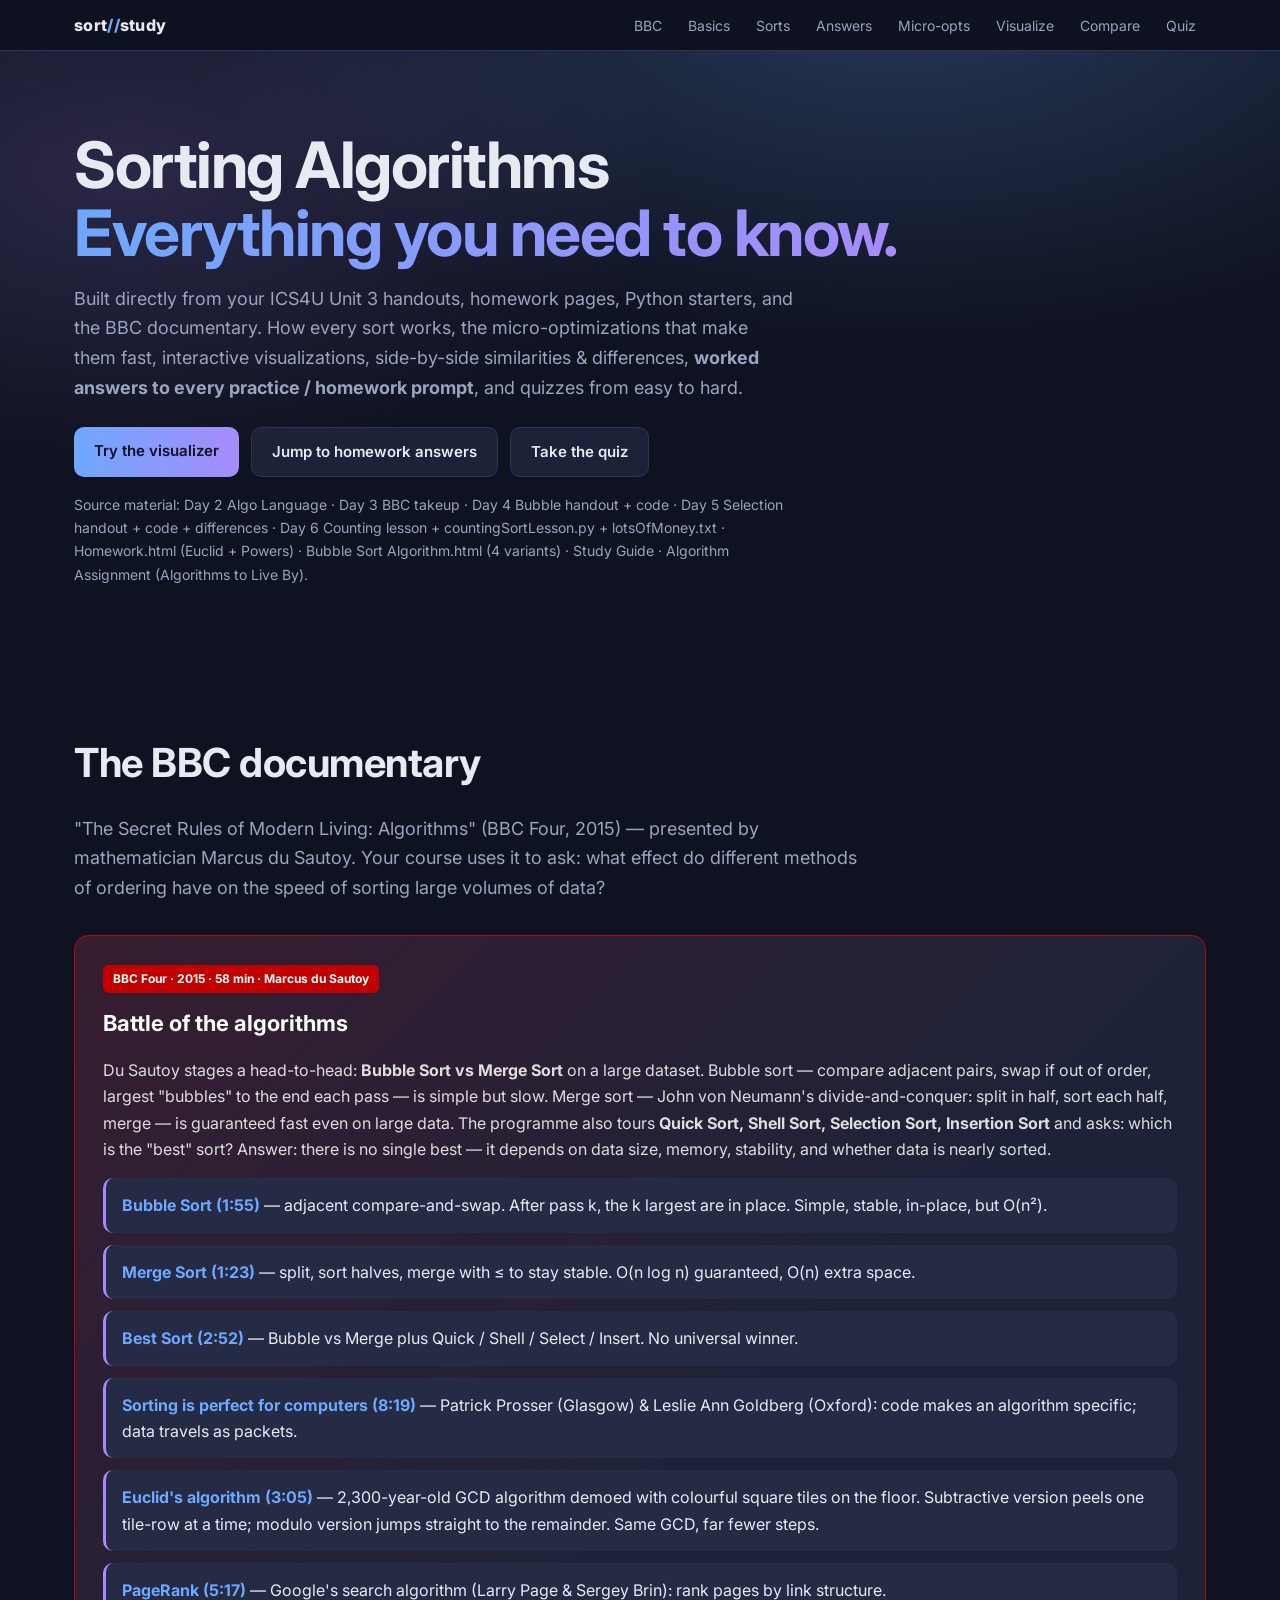
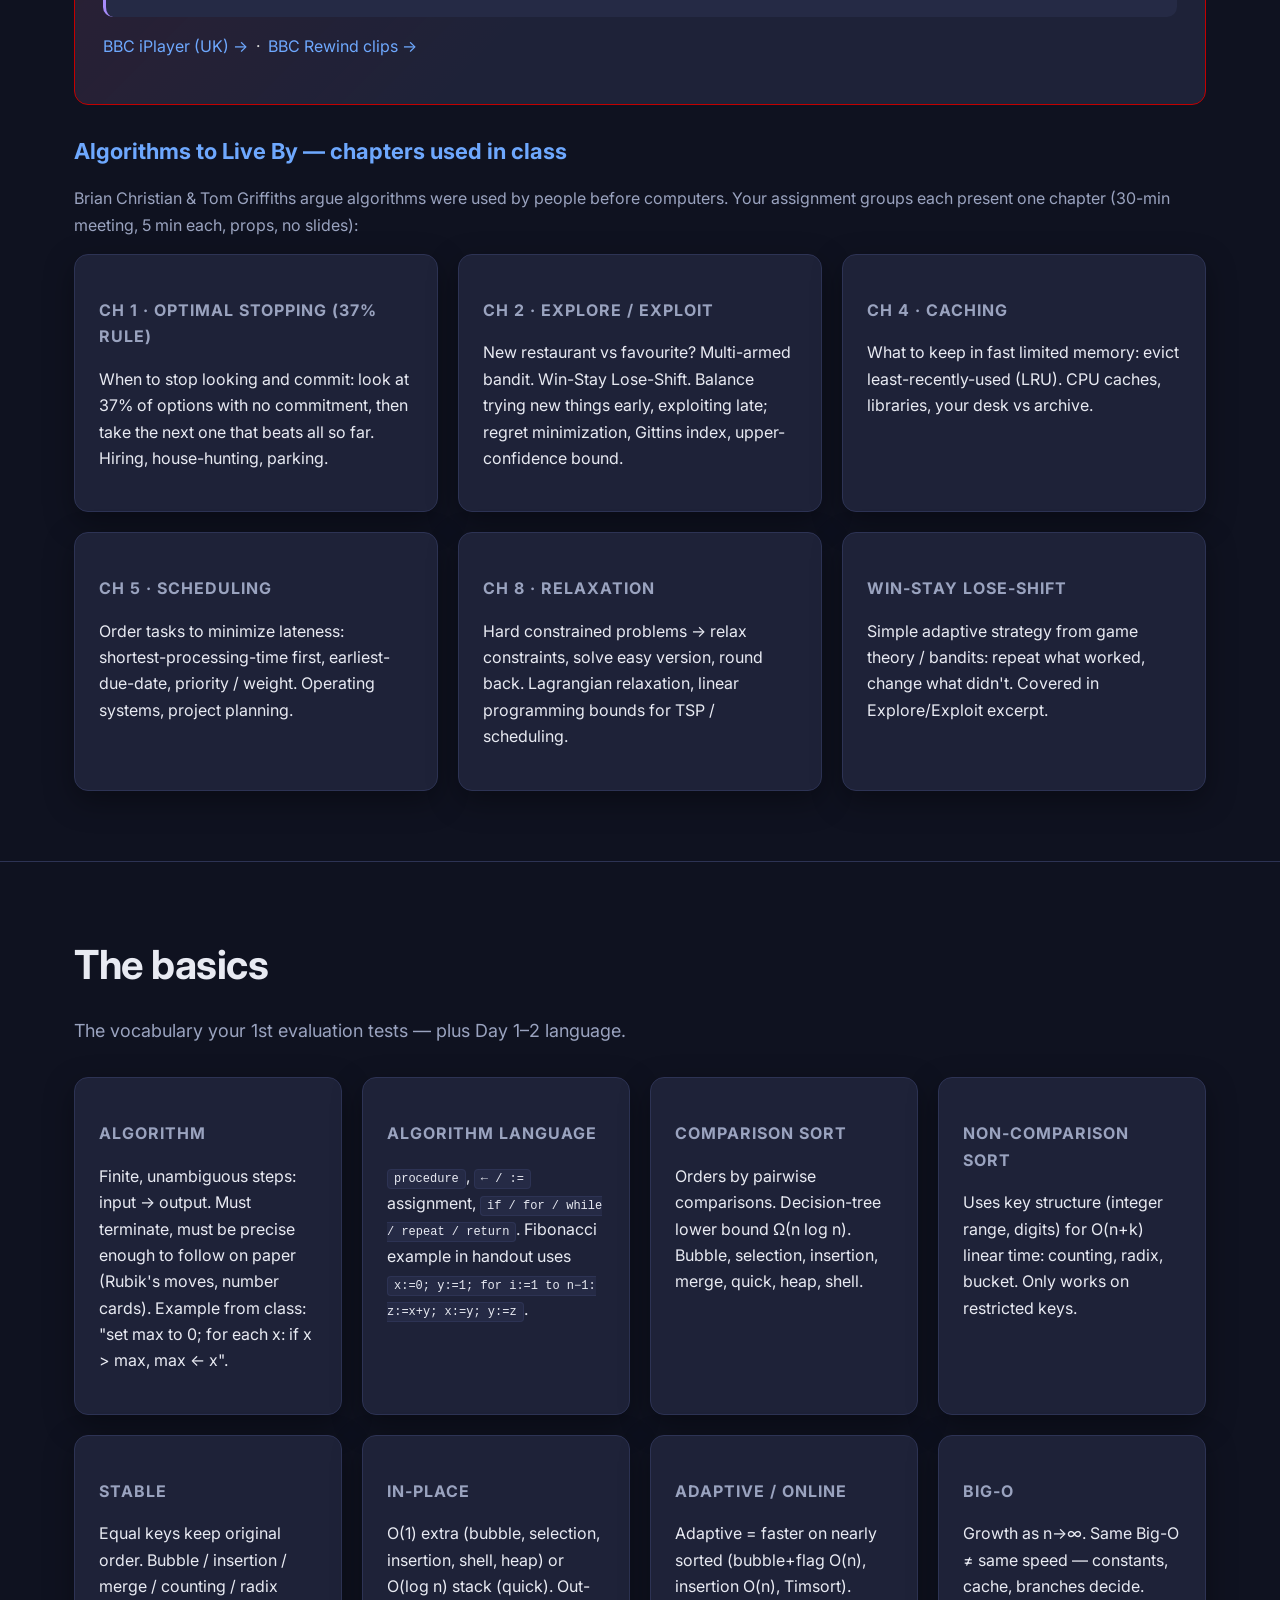
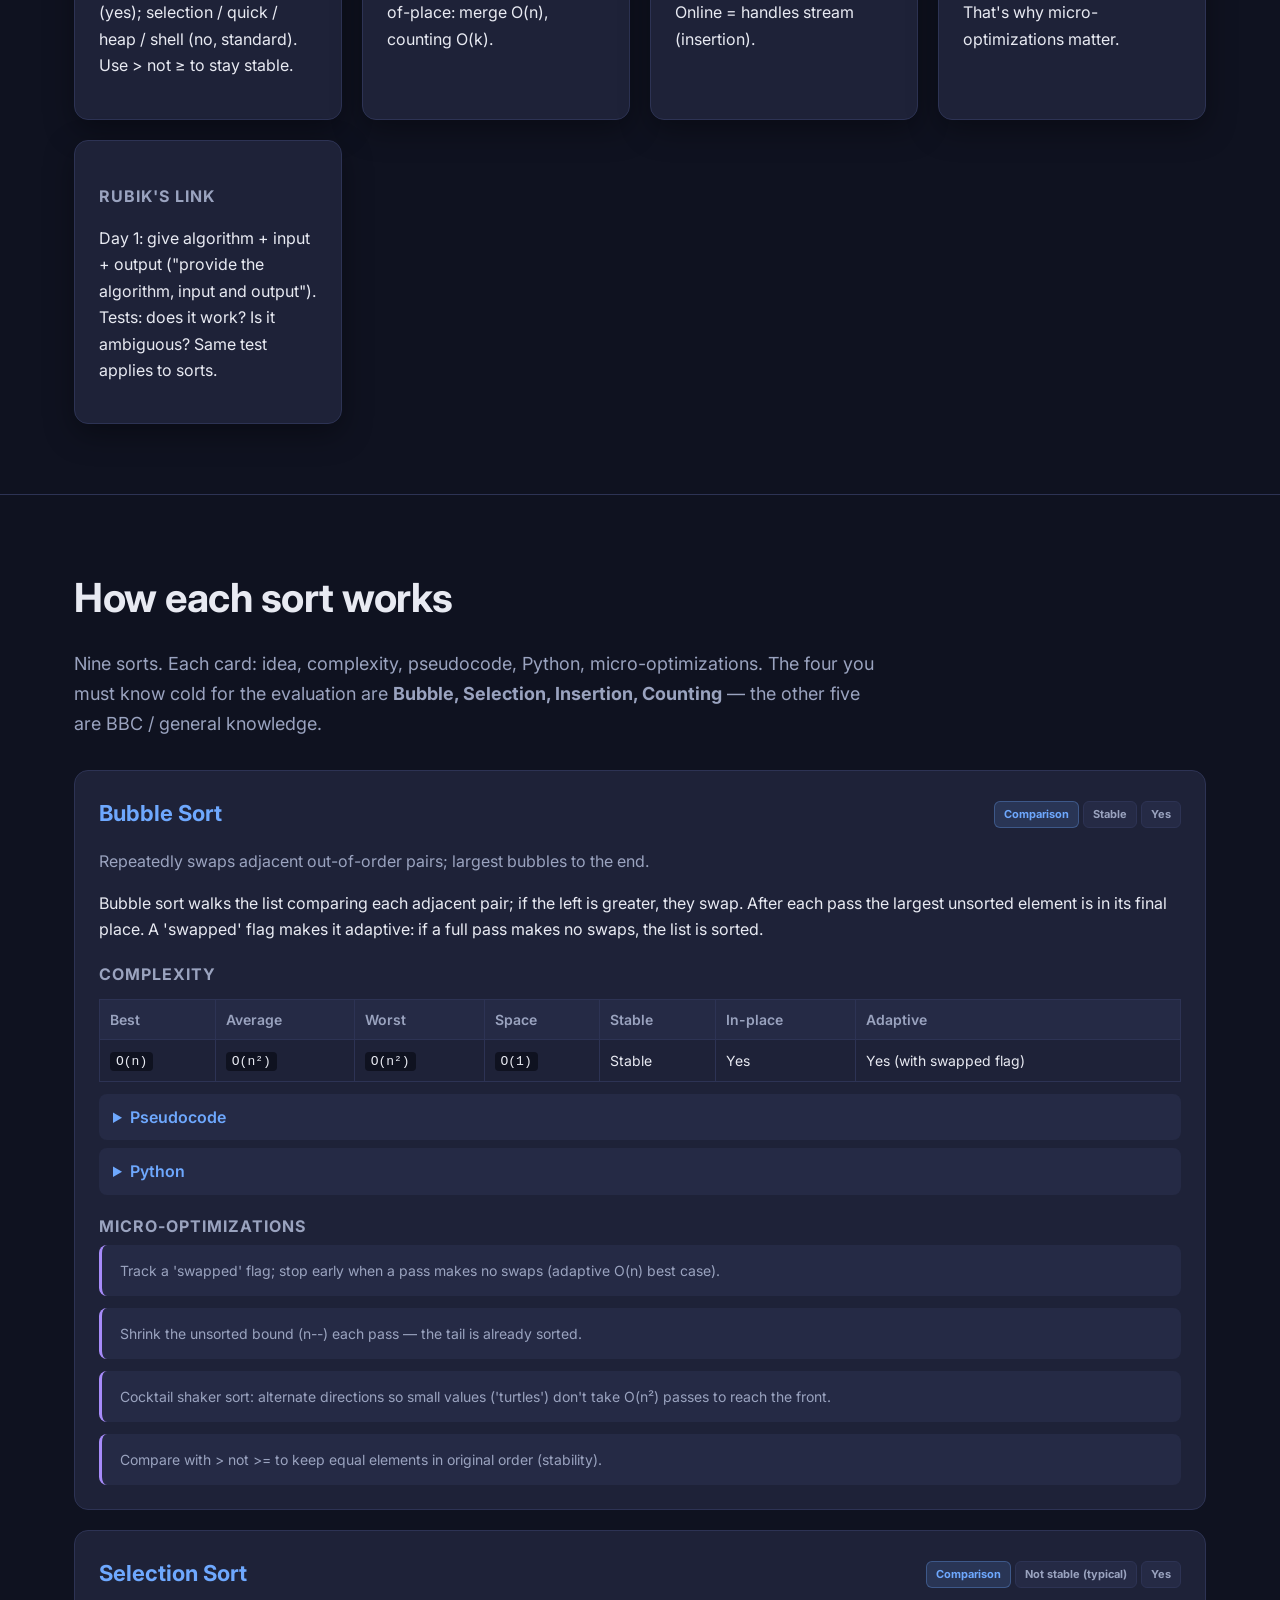
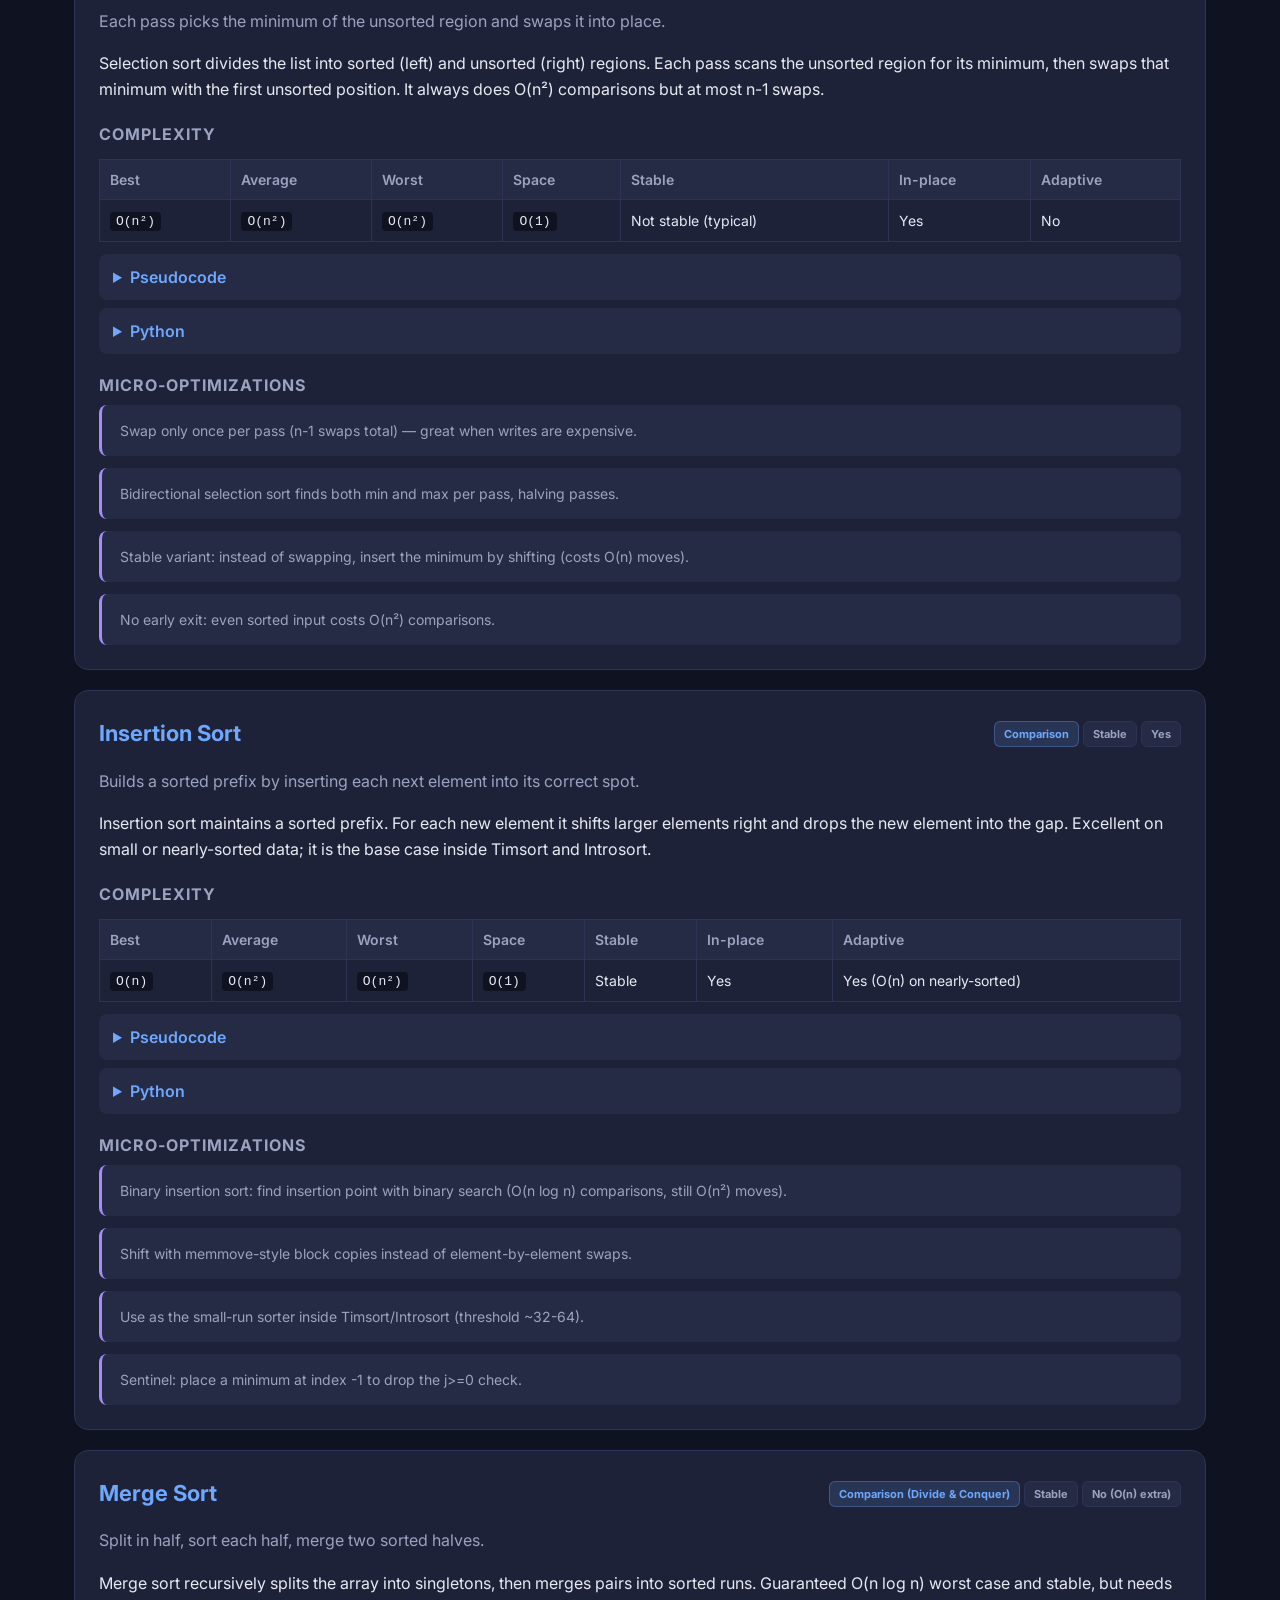
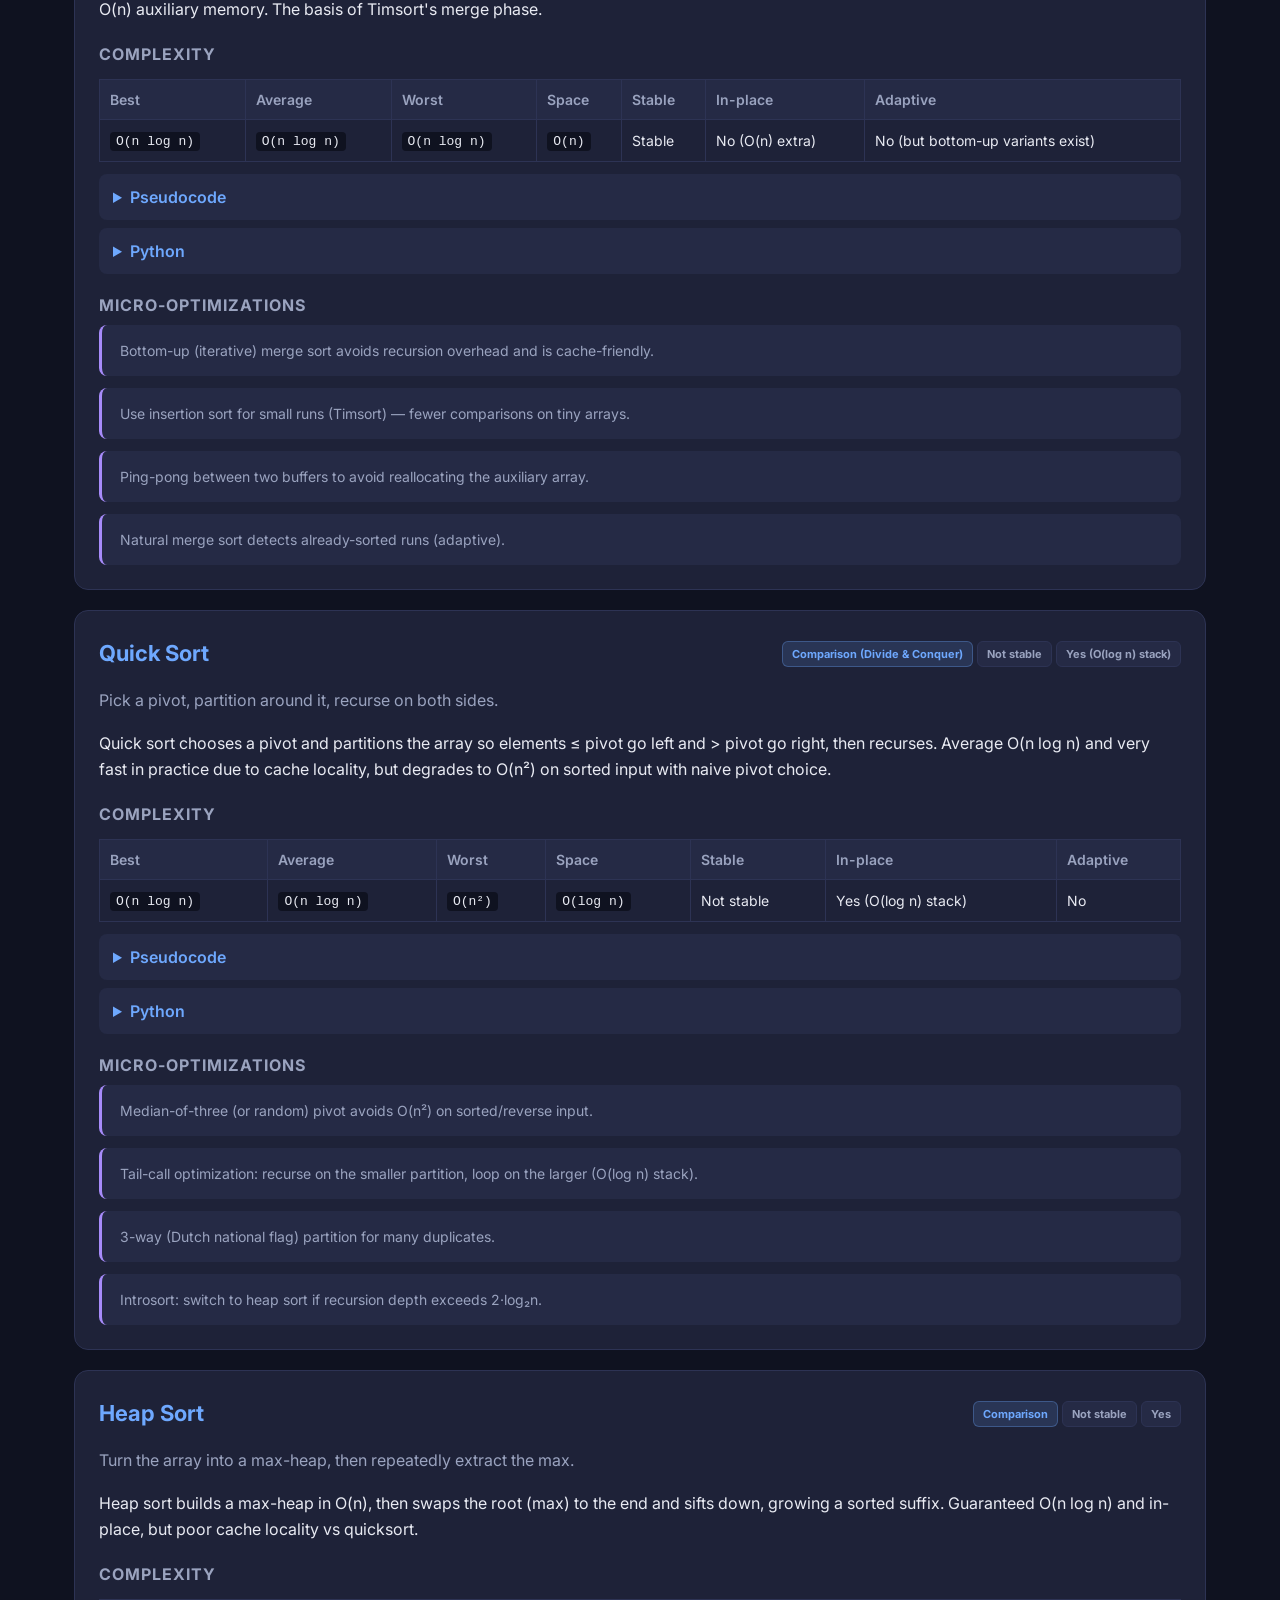
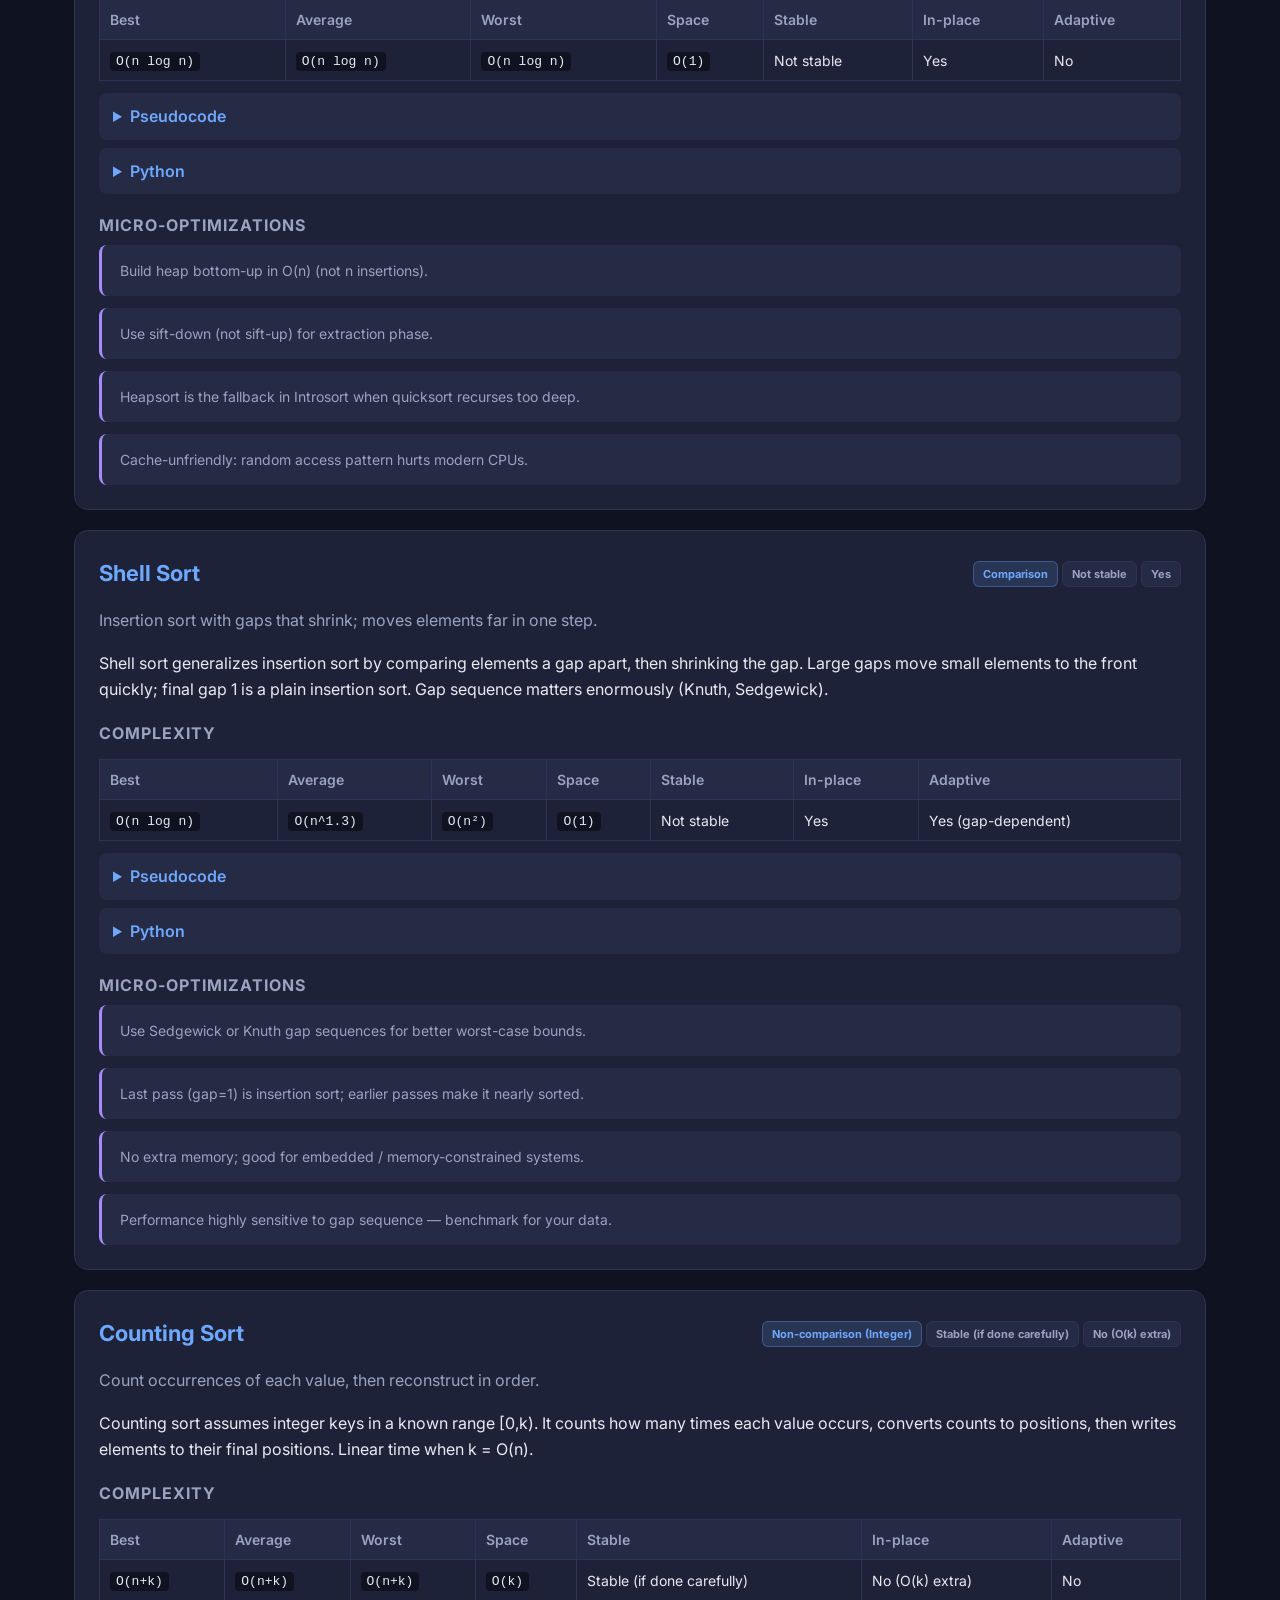
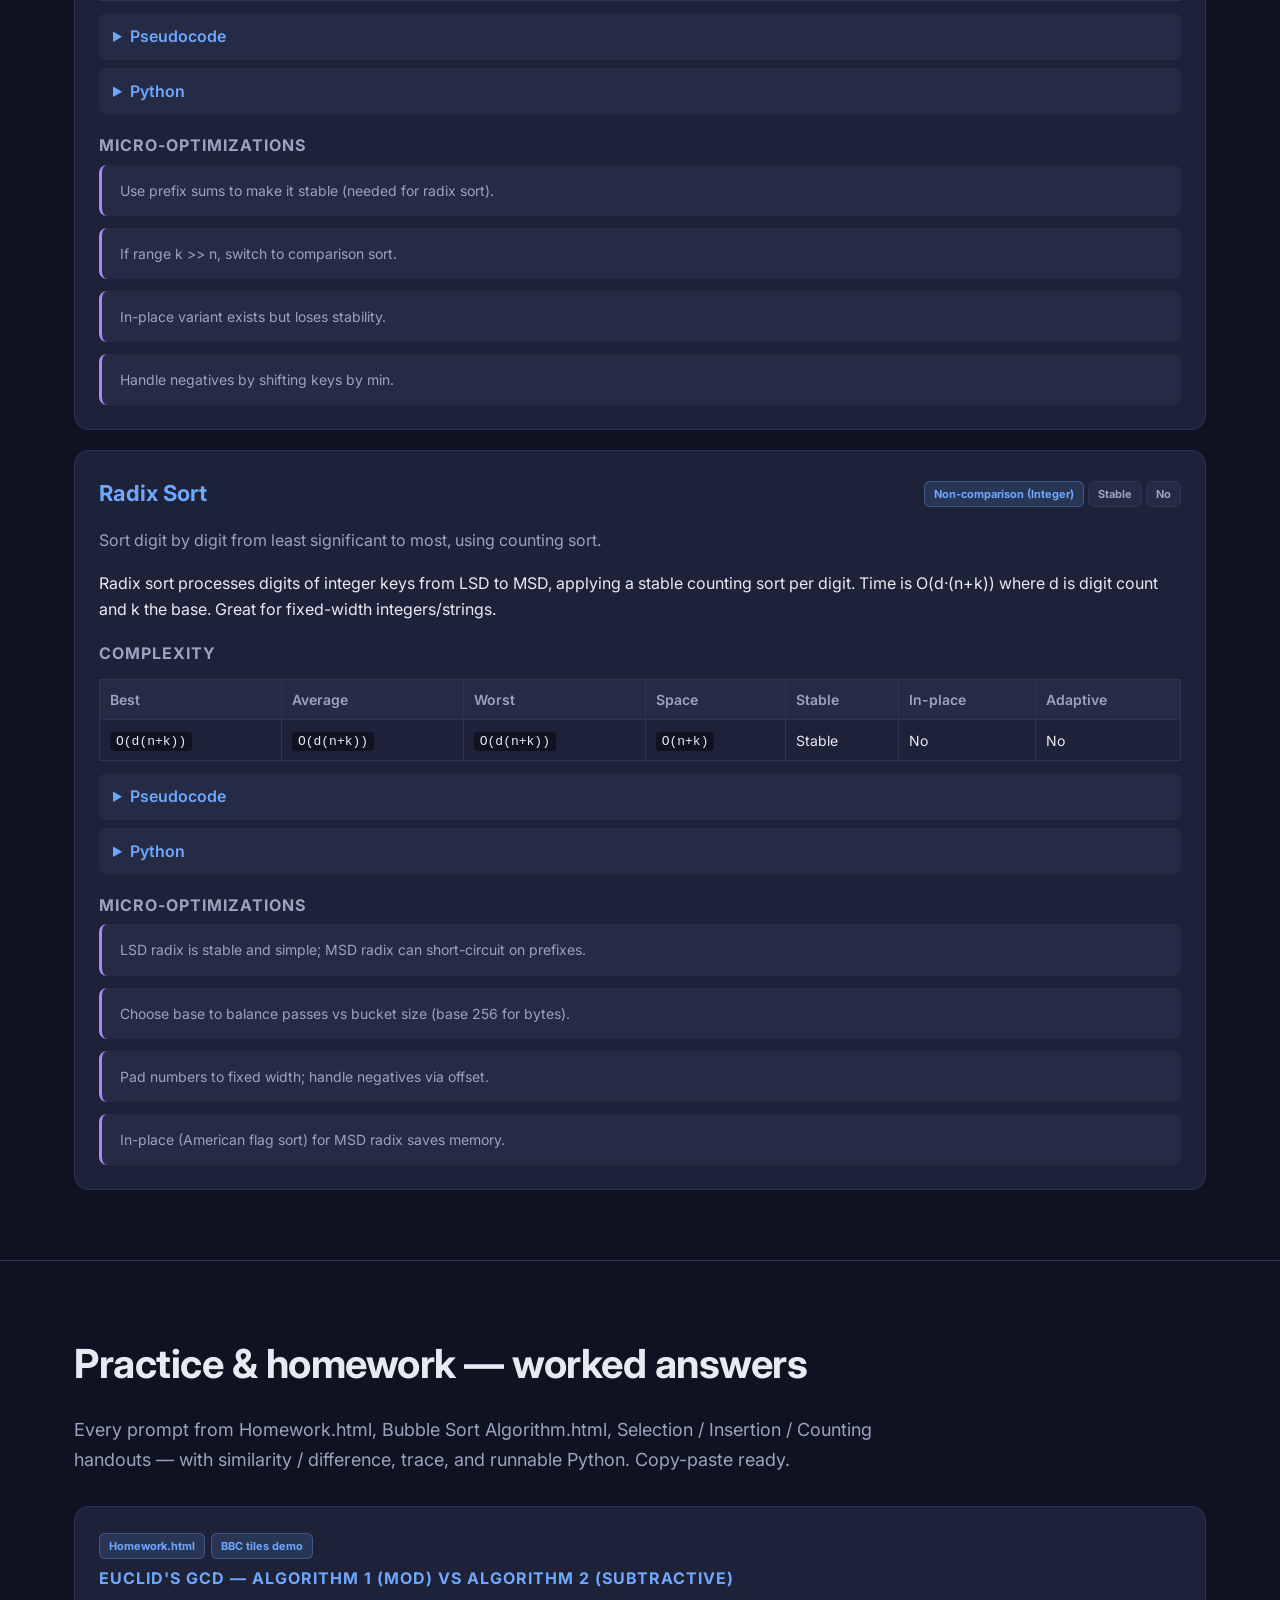
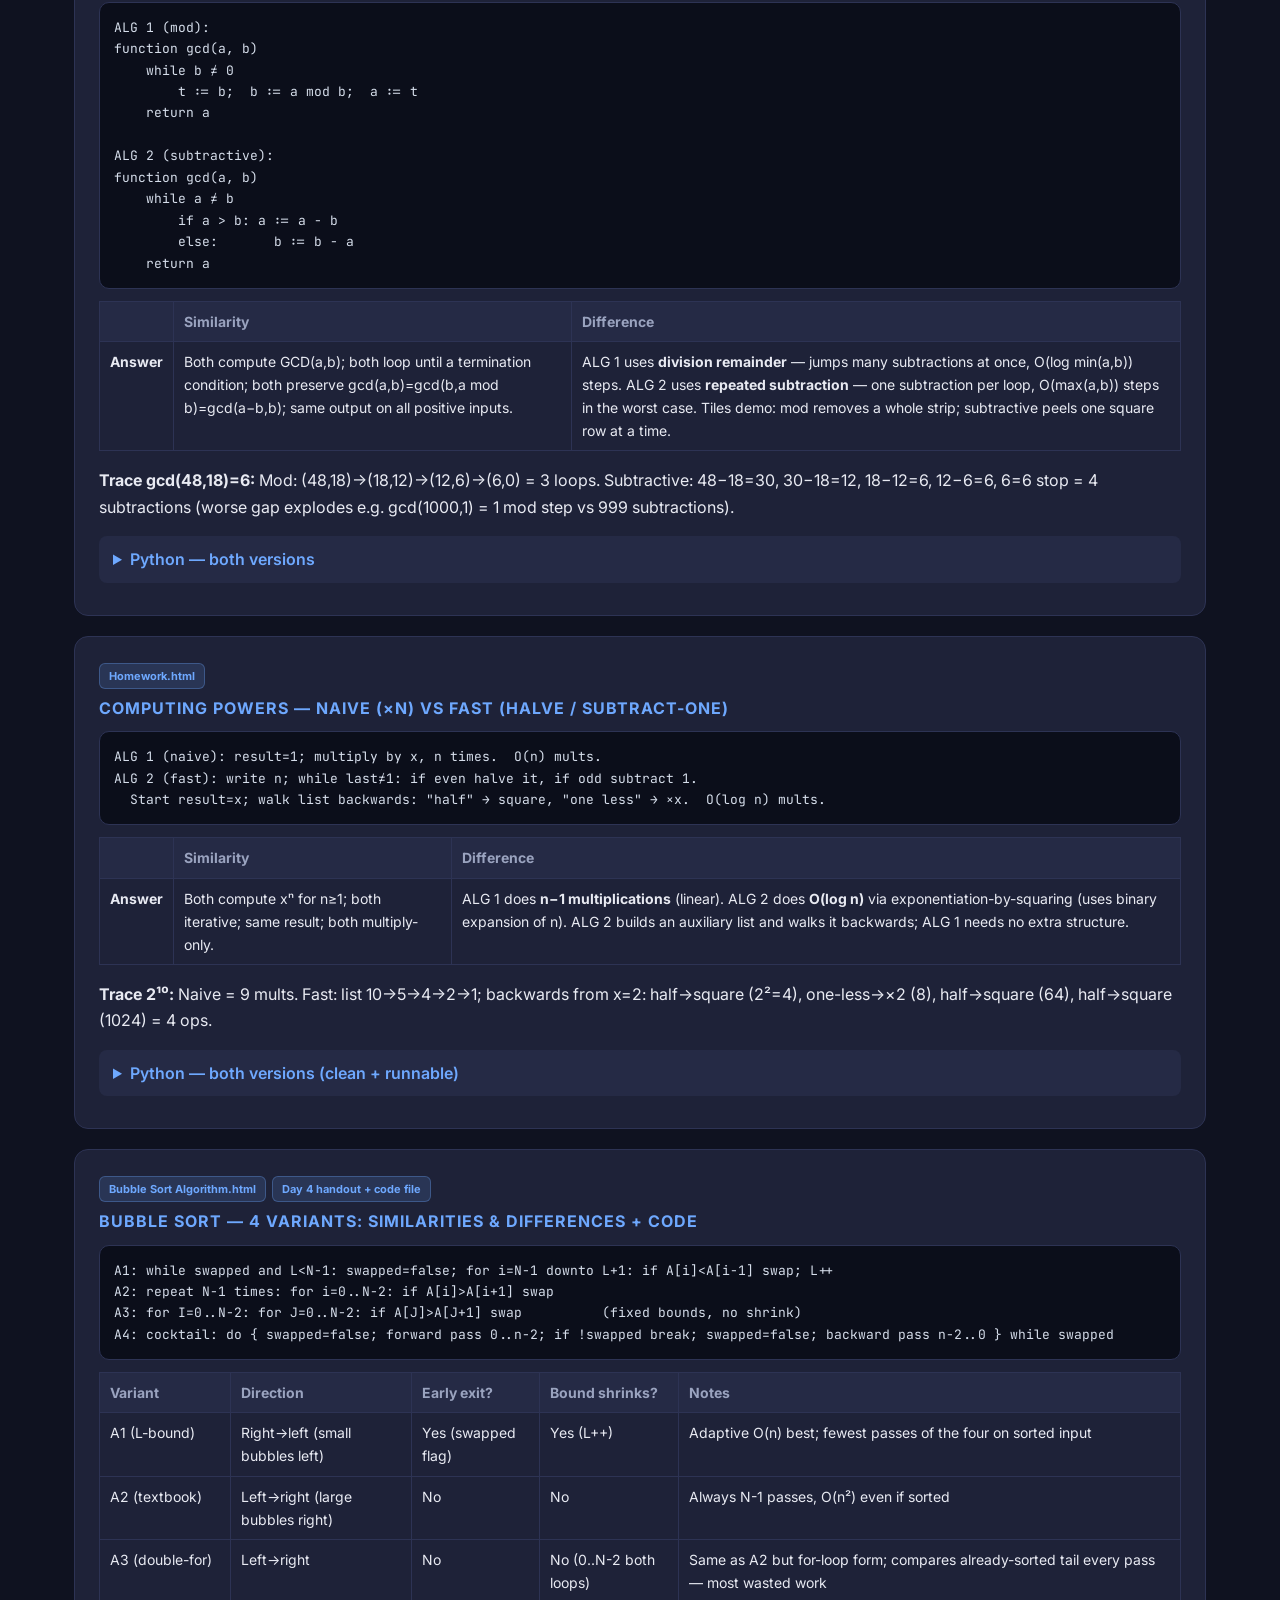
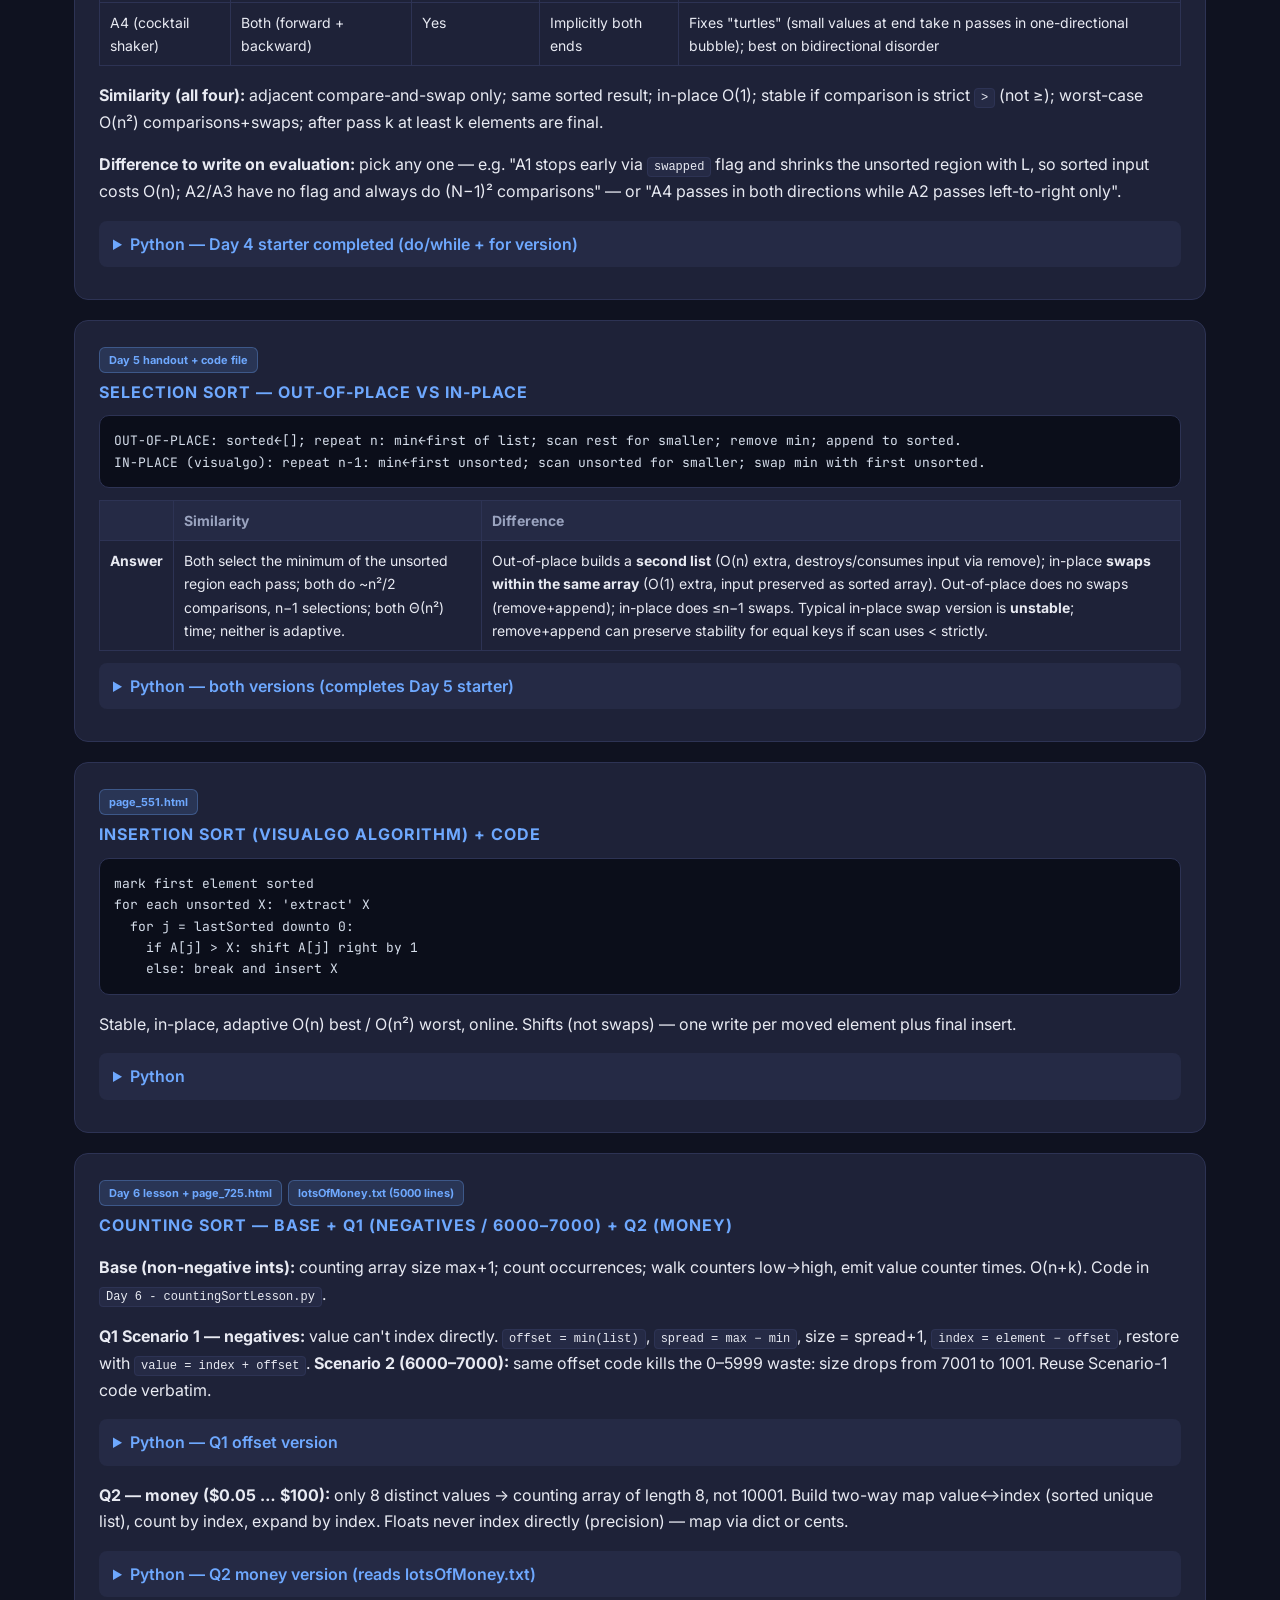
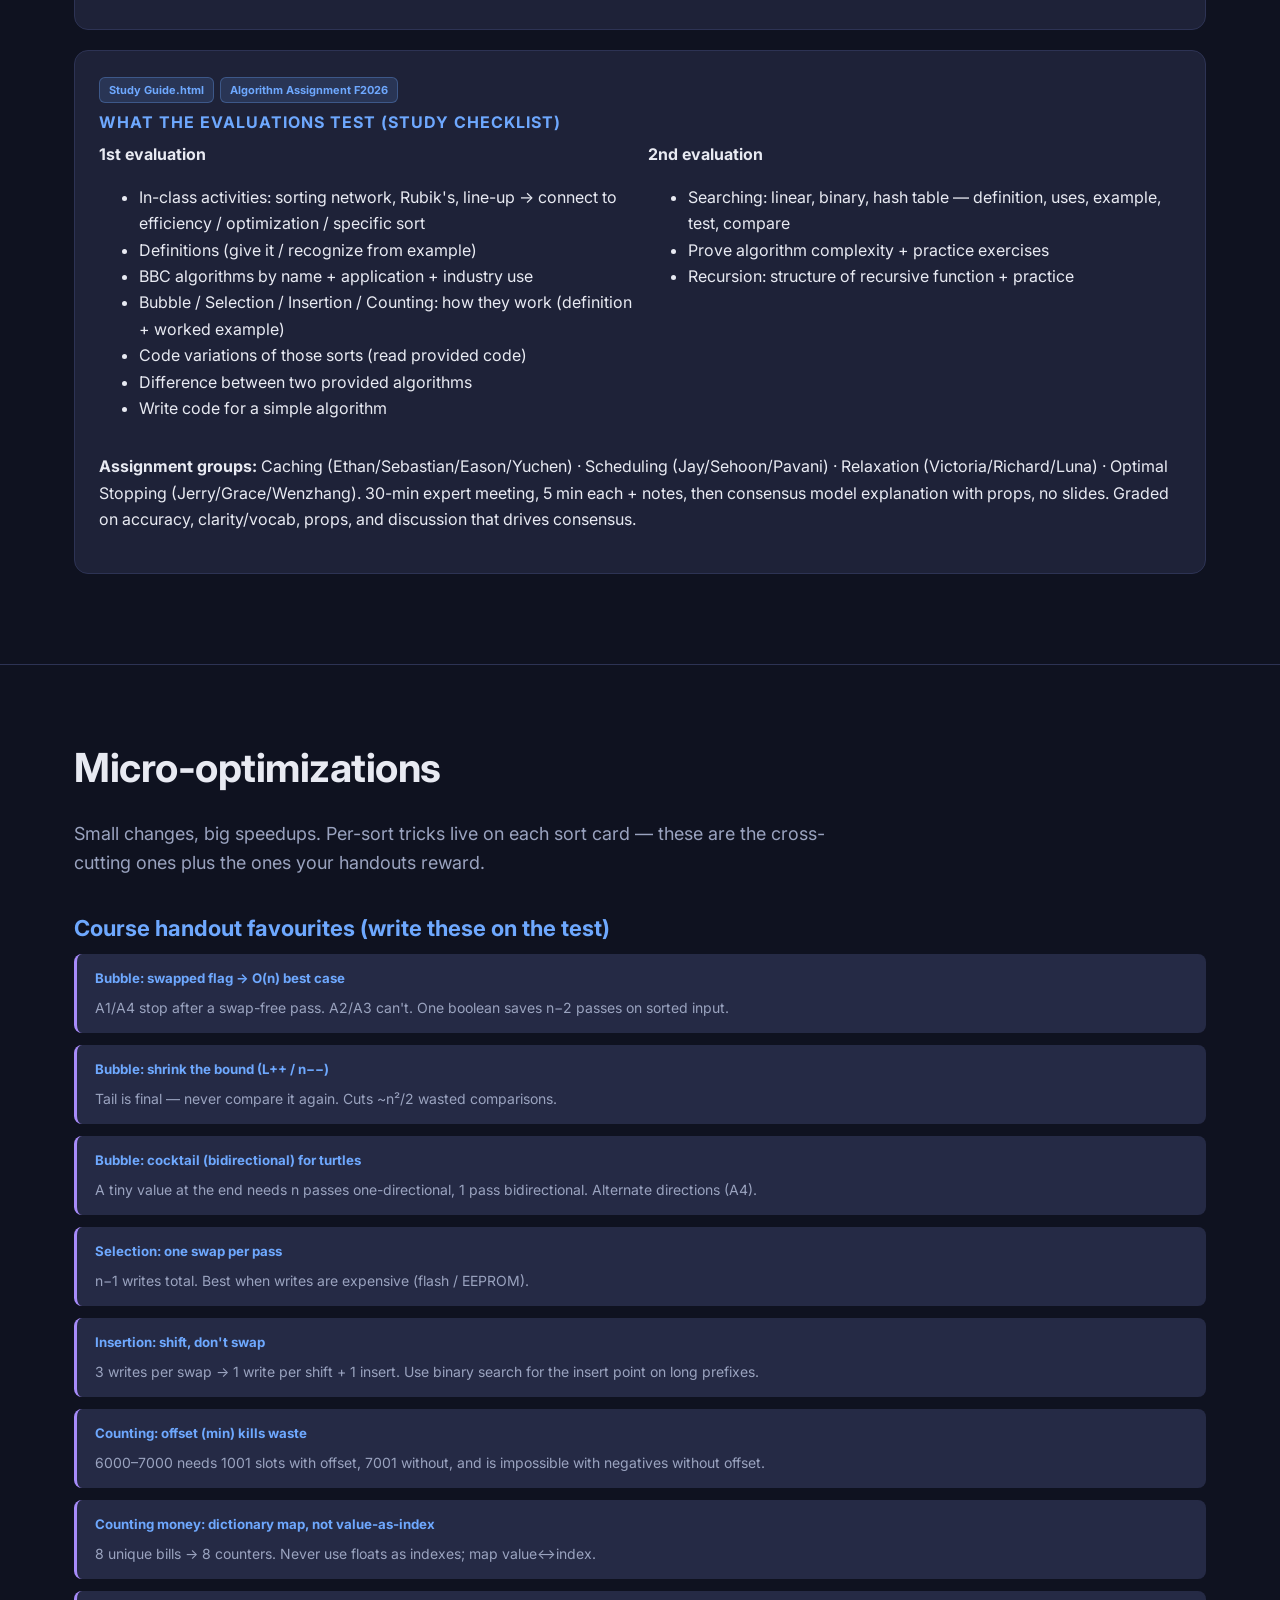
==== docs/index.html @ 0c9484c0 "Initial ICS4U: unit 3 handouts + docs study site" ====
<!DOCTYPE html>
<html lang="en">
<head>
<meta charset="UTF-8">
<meta name="viewport" content="width=device-width, initial-scale=1.0">
<title>Sorting Algorithms — Everything You Need to Know (ICS4U)</title>
<meta name="description" content="Complete ICS4U Unit 3 study guide: BBC documentary, how each sort works, micro-optimizations, interactive visualizations, similarities and differences, homework answers, quizzes easy/medium/hard.">
<link rel="preconnect" href="https://fonts.googleapis.com">
<link rel="preconnect" href="https://fonts.gstatic.com" crossorigin>
<link href="https://fonts.googleapis.com/css2?family=Inter:wght@400;500;600;700;800&family=JetBrains+Mono:wght@400;500&display=swap" rel="stylesheet">
<link rel="stylesheet" href="css/styles.css">
<link rel="icon" href="favicon.svg" type="image/svg+xml">
<style>
.answer-card{background:var(--card);border:1px solid var(--border);border-radius:var(--radius);padding:24px;margin-bottom:20px}
.answer-card h4{margin-top:0;color:var(--accent)}
.answer-card table{width:100%;border-collapse:collapse;font-size:14px;margin:12px 0}
.answer-card th,.answer-card td{padding:8px 10px;border:1px solid var(--border);text-align:left;vertical-align:top}
.answer-card th{background:var(--card-2);color:var(--muted)}
.kv{display:grid;grid-template-columns:repeat(auto-fit,minmax(280px,1fr));gap:16px}
.pill-tag{display:inline-block;font-size:11px;font-weight:700;padding:3px 9px;border-radius:6px;background:rgba(110,168,254,.15);color:var(--accent);border:1px solid rgba(110,168,254,.3);margin-right:6px;margin-bottom:6px}
.trace{font-family:"JetBrains Mono",monospace;font-size:13px;background:#0b0e1a;border:1px solid var(--border);border-radius:10px;padding:14px;overflow:auto;white-space:pre-wrap;color:#d6deeb;margin:10px 0}
</style>
</head>
<body>

<nav class="top">
  <div class="inner">
    <div class="brand">sort<span>//</span>study</div>
    <ul>
      <li><a href="#bbc">BBC</a></li>
      <li><a href="#basics">Basics</a></li>
      <li><a href="#sorts">Sorts</a></li>
      <li><a href="#answers">Answers</a></li>
      <li><a href="#micro">Micro-opts</a></li>
      <li><a href="#viz">Visualize</a></li>
      <li><a href="#sim">Compare</a></li>
      <li><a href="#quiz">Quiz</a></li>
    </ul>
  </div>
</nav>

<header class="hero">
  <div class="container">
    <h1>Sorting Algorithms<br><span class="grad">Everything you need to know.</span></h1>
    <p>Built directly from your ICS4U Unit 3 handouts, homework pages, Python starters, and the BBC documentary. How every sort works, the micro-optimizations that make them fast, interactive visualizations, side-by-side similarities &amp; differences, <strong>worked answers to every practice / homework prompt</strong>, and quizzes from easy to hard.</p>
    <div class="cta">
      <a class="btn primary" href="#viz">Try the visualizer</a>
      <a class="btn" href="#answers">Jump to homework answers</a>
      <a class="btn" href="#quiz">Take the quiz</a>
    </div>
    <p style="margin-top:16px;font-size:14px;color:var(--muted)">Source material: Day 2 Algo Language · Day 3 BBC takeup · Day 4 Bubble handout + code · Day 5 Selection handout + code + differences · Day 6 Counting lesson + countingSortLesson.py + lotsOfMoney.txt · Homework.html (Euclid + Powers) · Bubble Sort Algorithm.html (4 variants) · Study Guide · Algorithm Assignment (Algorithms to Live By).</p>
  </div>
</header>

<section id="bbc">
  <div class="container">
    <h2>The BBC documentary</h2>
    <p class="lead">"The Secret Rules of Modern Living: Algorithms" (BBC Four, 2015) — presented by mathematician Marcus du Sautoy. Your course uses it to ask: what effect do different methods of ordering have on the speed of sorting large volumes of data?</p>
    <div class="bbc">
      <span class="tag">BBC Four · 2015 · 58 min · Marcus du Sautoy</span>
      <h3 style="color:#fff;margin-top:0">Battle of the algorithms</h3>
      <p style="color:#ddd">Du Sautoy stages a head-to-head: <strong>Bubble Sort vs Merge Sort</strong> on a large dataset. Bubble sort — compare adjacent pairs, swap if out of order, largest "bubbles" to the end each pass — is simple but slow. Merge sort — John von Neumann's divide-and-conquer: split in half, sort each half, merge — is guaranteed fast even on large data. The programme also tours <strong>Quick Sort, Shell Sort, Selection Sort, Insertion Sort</strong> and asks: which is the "best" sort? Answer: there is no single best — it depends on data size, memory, stability, and whether data is nearly sorted.</p>
      <div class="clip"><strong>Bubble Sort (1:55)</strong> — adjacent compare-and-swap. After pass k, the k largest are in place. Simple, stable, in-place, but O(n²).</div>
      <div class="clip"><strong>Merge Sort (1:23)</strong> — split, sort halves, merge with ≤ to stay stable. O(n log n) guaranteed, O(n) extra space.</div>
      <div class="clip"><strong>Best Sort (2:52)</strong> — Bubble vs Merge plus Quick / Shell / Select / Insert. No universal winner.</div>
      <div class="clip"><strong>Sorting is perfect for computers (8:19)</strong> — Patrick Prosser (Glasgow) &amp; Leslie Ann Goldberg (Oxford): code makes an algorithm specific; data travels as packets.</div>
      <div class="clip"><strong>Euclid's algorithm (3:05)</strong> — 2,300-year-old GCD algorithm demoed with colourful square tiles on the floor. Subtractive version peels one tile-row at a time; modulo version jumps straight to the remainder. Same GCD, far fewer steps.</div>
      <div class="clip"><strong>PageRank (5:17)</strong> — Google's search algorithm (Larry Page &amp; Sergey Brin): rank pages by link structure.</div>
      <p style="margin-top:16px;color:#ddd"><a href="https://www.bbc.co.uk/programmes/p030s6b3" target="_blank" rel="noopener">BBC iPlayer (UK) →</a> &nbsp;·&nbsp; <a href="https://clp.bbcrewind.co.uk/65c5ea77ca86ebf2a1aec6f561370783" target="_blank" rel="noopener">BBC Rewind clips →</a></p>
    </div>
    <h3>Algorithms to Live By — chapters used in class</h3>
    <p style="color:var(--muted)">Brian Christian &amp; Tom Griffiths argue algorithms were used by people before computers. Your assignment groups each present one chapter (30-min meeting, 5 min each, props, no slides):</p>
    <div class="grid cols-2">
      <div class="card"><h4>Ch 1 · Optimal Stopping (37% rule)</h4><p>When to stop looking and commit: look at 37% of options with no commitment, then take the next one that beats all so far. Hiring, house-hunting, parking.</p></div>
      <div class="card"><h4>Ch 2 · Explore / Exploit</h4><p>New restaurant vs favourite? Multi-armed bandit. Win-Stay Lose-Shift. Balance trying new things early, exploiting late; regret minimization, Gittins index, upper-confidence bound.</p></div>
      <div class="card"><h4>Ch 4 · Caching</h4><p>What to keep in fast limited memory: evict least-recently-used (LRU). CPU caches, libraries, your desk vs archive.</p></div>
      <div class="card"><h4>Ch 5 · Scheduling</h4><p>Order tasks to minimize lateness: shortest-processing-time first, earliest-due-date, priority / weight. Operating systems, project planning.</p></div>
      <div class="card"><h4>Ch 8 · Relaxation</h4><p>Hard constrained problems → relax constraints, solve easy version, round back. Lagrangian relaxation, linear programming bounds for TSP / scheduling.</p></div>
      <div class="card"><h4>Win-Stay Lose-Shift</h4><p>Simple adaptive strategy from game theory / bandits: repeat what worked, change what didn't. Covered in Explore/Exploit excerpt.</p></div>
    </div>
  </div>
</section>

<section id="basics">
  <div class="container">
    <h2>The basics</h2>
    <p class="lead">The vocabulary your 1st evaluation tests — plus Day 1–2 language.</p>
    <div class="grid cols-3">
      <div class="card"><h4>Algorithm</h4><p>Finite, unambiguous steps: input → output. Must terminate, must be precise enough to follow on paper (Rubik's moves, number cards). Example from class: "set max to 0; for each x: if x &gt; max, max ← x".</p></div>
      <div class="card"><h4>Algorithm language</h4><p><span class="kbd">procedure</span>, <span class="kbd">← / :=</span> assignment, <span class="kbd">if / for / while / repeat / return</span>. Fibonacci example in handout uses <span class="kbd">x:=0; y:=1; for i:=1 to n−1: z:=x+y; x:=y; y:=z</span>.</p></div>
      <div class="card"><h4>Comparison sort</h4><p>Orders by pairwise comparisons. Decision-tree lower bound Ω(n log n). Bubble, selection, insertion, merge, quick, heap, shell.</p></div>
      <div class="card"><h4>Non-comparison sort</h4><p>Uses key structure (integer range, digits) for O(n+k) linear time: counting, radix, bucket. Only works on restricted keys.</p></div>
      <div class="card"><h4>Stable</h4><p>Equal keys keep original order. Bubble / insertion / merge / counting / radix (yes); selection / quick / heap / shell (no, standard). Use &gt; not ≥ to stay stable.</p></div>
      <div class="card"><h4>In-place</h4><p>O(1) extra (bubble, selection, insertion, shell, heap) or O(log n) stack (quick). Out-of-place: merge O(n), counting O(k).</p></div>
      <div class="card"><h4>Adaptive / Online</h4><p>Adaptive = faster on nearly sorted (bubble+flag O(n), insertion O(n), Timsort). Online = handles stream (insertion).</p></div>
      <div class="card"><h4>Big-O</h4><p>Growth as n→∞. Same Big-O ≠ same speed — constants, cache, branches decide. That's why micro-optimizations matter.</p></div>
      <div class="card"><h4>Rubik's link</h4><p>Day 1: give algorithm + input + output ("provide the algorithm, input and output"). Tests: does it work? Is it ambiguous? Same test applies to sorts.</p></div>
    </div>
  </div>
</section>

<section id="sorts">
  <div class="container">
    <h2>How each sort works</h2>
    <p class="lead">Nine sorts. Each card: idea, complexity, pseudocode, Python, micro-optimizations. The four you must know cold for the evaluation are <strong>Bubble, Selection, Insertion, Counting</strong> — the other five are BBC / general knowledge.</p>
    <div id="sorts-container" class="grid" style="grid-template-columns:1fr"></div>
  </div>
</section>

<section id="answers">
  <div class="container">
    <h2>Practice &amp; homework — worked answers</h2>
    <p class="lead">Every prompt from Homework.html, Bubble Sort Algorithm.html, Selection / Insertion / Counting handouts — with similarity / difference, trace, and runnable Python. Copy-paste ready.</p>

    <div class="answer-card" id="ans-euclid">
      <span class="pill-tag">Homework.html</span><span class="pill-tag">BBC tiles demo</span>
      <h4>Euclid's GCD — Algorithm 1 (mod) vs Algorithm 2 (subtractive)</h4>
      <div class="trace">ALG 1 (mod):
function gcd(a, b)
    while b ≠ 0
        t := b;  b := a mod b;  a := t
    return a

ALG 2 (subtractive):
function gcd(a, b)
    while a ≠ b
        if a &gt; b: a := a − b
        else:       b := b − a
    return a</div>
      <table><tr><th></th><th>Similarity</th><th>Difference</th></tr>
      <tr><td><strong>Answer</strong></td><td>Both compute GCD(a,b); both loop until a termination condition; both preserve gcd(a,b)=gcd(b,a mod b)=gcd(a−b,b); same output on all positive inputs.</td><td>ALG 1 uses <strong>division remainder</strong> — jumps many subtractions at once, O(log min(a,b)) steps. ALG 2 uses <strong>repeated subtraction</strong> — one subtraction per loop, O(max(a,b)) steps in the worst case. Tiles demo: mod removes a whole strip; subtractive peels one square row at a time.</td></tr></table>
      <p><strong>Trace gcd(48,18)=6:</strong> Mod: (48,18)→(18,12)→(12,6)→(6,0) = 3 loops. Subtractive: 48−18=30, 30−18=12, 18−12=6, 12−6=6, 6=6 stop = 4 subtractions (worse gap explodes e.g. gcd(1000,1) = 1 mod step vs 999 subtractions).</p>
      <details><summary>Python — both versions</summary><pre class="trace">def gcd_mod(a, b):
    while b != 0:
        t = b
        b = a % b
        a = t
    return a

def gcd_sub(a, b):
    while a != b:
        if a &gt; b:
            a = a - b
        else:
            b = b - a
    return a

print(gcd_mod(48, 18), gcd_sub(48, 18))  # 6 6</pre></details>
    </div>

    <div class="answer-card" id="ans-powers">
      <span class="pill-tag">Homework.html</span>
      <h4>Computing Powers — naive (×n) vs fast (halve / subtract-one)</h4>
      <div class="trace">ALG 1 (naive): result=1; multiply by x, n times.  O(n) mults.
ALG 2 (fast): write n; while last≠1: if even halve it, if odd subtract 1.
  Start result=x; walk list backwards: "half" → square, "one less" → ×x.  O(log n) mults.</div>
      <table><tr><th></th><th>Similarity</th><th>Difference</th></tr>
      <tr><td><strong>Answer</strong></td><td>Both compute xⁿ for n≥1; both iterative; same result; both multiply-only.</td><td>ALG 1 does <strong>n−1 multiplications</strong> (linear). ALG 2 does <strong>O(log n)</strong> via exponentiation-by-squaring (uses binary expansion of n). ALG 2 builds an auxiliary list and walks it backwards; ALG 1 needs no extra structure.</td></tr></table>
      <p><strong>Trace 2¹⁰:</strong> Naive = 9 mults. Fast: list 10→5→4→2→1; backwards from x=2: half→square (2²=4), one-less→×2 (8), half→square (64), half→square (1024) = 4 ops.</p>
      <details><summary>Python — both versions (clean + runnable)</summary><pre class="trace">def power_naive(x, n):
    r = 1
    for _ in range(n):
        r *= x
    return r

def power_fast(x, n):
    # exponentiation by squaring — O(log n)
    # mirrors handout: halve when even, subtract-one (×x) when odd
    r, base, exp = 1, x, n
    while exp &gt; 0:
        if exp % 2 == 1:
            r *= base
        base *= base
        exp //= 2
    return r

# handout trace helper: show the halve/subtract-one list for n
def power_list(n):
    seq = [n]
    while seq[-1] != 1:
        seq.append(seq[-1] // 2 if seq[-1] % 2 == 0 else seq[-1] - 1)
    return seq

print(power_naive(2, 10), power_fast(2, 10))  # 1024 1024
print(power_list(10))  # [10, 5, 4, 2, 1] — walk back: square, ×x, square, square</pre></details>
    </div>

    <div class="answer-card" id="ans-bubble4">
      <span class="pill-tag">Bubble Sort Algorithm.html</span><span class="pill-tag">Day 4 handout + code file</span>
      <h4>Bubble Sort — 4 variants: similarities &amp; differences + code</h4>
      <div class="trace">A1: while swapped and L&lt;N-1: swapped=false; for i=N-1 downto L+1: if A[i]&lt;A[i-1] swap; L++
A2: repeat N-1 times: for i=0..N-2: if A[i]&gt;A[i+1] swap
A3: for I=0..N-2: for J=0..N-2: if A[J]&gt;A[J+1] swap          (fixed bounds, no shrink)
A4: cocktail: do { swapped=false; forward pass 0..n-2; if !swapped break; swapped=false; backward pass n-2..0 } while swapped</div>
      <table><tr><th>Variant</th><th>Direction</th><th>Early exit?</th><th>Bound shrinks?</th><th>Notes</th></tr>
      <tr><td>A1 (L-bound)</td><td>Right→left (small bubbles left)</td><td>Yes (swapped flag)</td><td>Yes (L++)</td><td>Adaptive O(n) best; fewest passes of the four on sorted input</td></tr>
      <tr><td>A2 (textbook)</td><td>Left→right (large bubbles right)</td><td>No</td><td>No</td><td>Always N-1 passes, O(n²) even if sorted</td></tr>
      <tr><td>A3 (double-for)</td><td>Left→right</td><td>No</td><td>No (0..N-2 both loops)</td><td>Same as A2 but for-loop form; compares already-sorted tail every pass — most wasted work</td></tr>
      <tr><td>A4 (cocktail shaker)</td><td>Both (forward + backward)</td><td>Yes</td><td>Implicitly both ends</td><td>Fixes "turtles" (small values at end take n passes in one-directional bubble); best on bidirectional disorder</td></tr></table>
      <p><strong>Similarity (all four):</strong> adjacent compare-and-swap only; same sorted result; in-place O(1); stable if comparison is strict <span class="kbd">&gt;</span> (not ≥); worst-case O(n²) comparisons+swaps; after pass k at least k elements are final.</p>
      <p><strong>Difference to write on evaluation:</strong> pick any one — e.g. "A1 stops early via <span class="kbd">swapped</span> flag and shrinks the unsorted region with L, so sorted input costs O(n); A2/A3 have no flag and always do (N−1)² comparisons" — or "A4 passes in both directions while A2 passes left-to-right only".</p>
      <details><summary>Python — Day 4 starter completed (do/while + for version)</summary><pre class="trace"># Day 4 starter pseudocode completed:
# do { swapped=false; for i=1..last_unsorted: if left>right swap, swapped=true } while swapped

def bubble_sort(a_list):
    n = len(a_list)
    while True:                       # do
        swapped = False
        for i in range(1, n):         # i = 1 .. index_of_last_unsorted
            if a_list[i-1] > a_list[i]:
                a_list[i-1], a_list[i] = a_list[i], a_list[i-1]
                swapped = True
        n -= 1                        # tail is sorted
        if not swapped:               # while swapped
            break
    return a_list

def other_bubble_sort(a_list):
    # A2/A3 textbook: fixed N-1 passes, no flag
    n = len(a_list)
    for _ in range(n - 1):
        for i in range(n - 1):
            if a_list[i] &gt; a_list[i+1]:
                a_list[i], a_list[i+1] = a_list[i+1], a_list[i]
    return a_list

def cocktail_sort(a_list):
    # A4
    n = len(a_list)
    swapped = True
    while swapped:
        swapped = False
        for i in range(n - 1):
            if a_list[i] &gt; a_list[i+1]:
                a_list[i], a_list[i+1] = a_list[i+1], a_list[i]
                swapped = True
        if not swapped:
            break
        swapped = False
        for i in range(n - 2, -1, -1):
            if a_list[i] &gt; a_list[i+1]:
                a_list[i], a_list[i+1] = a_list[i+1], a_list[i]
                swapped = True
    return a_list

a = [5, 4, 6, 2, 4, 6, 7, 8, 1]
print(bubble_sort(a[:]))          # [1, 2, 4, 4, 5, 6, 6, 7, 8]
print(other_bubble_sort(a[:]))    # same
print(cocktail_sort(a[:]))        # same</pre></details>
    </div>

    <div class="answer-card" id="ans-selection">
      <span class="pill-tag">Day 5 handout + code file</span>
      <h4>Selection Sort — out-of-place vs in-place</h4>
      <div class="trace">OUT-OF-PLACE: sorted←[]; repeat n: min←first of list; scan rest for smaller; remove min; append to sorted.
IN-PLACE (visualgo): repeat n-1: min←first unsorted; scan unsorted for smaller; swap min with first unsorted.</div>
      <table><tr><th></th><th>Similarity</th><th>Difference</th></tr>
      <tr><td><strong>Answer</strong></td><td>Both select the minimum of the unsorted region each pass; both do ~n²/2 comparisons, n−1 selections; both Θ(n²) time; neither is adaptive.</td><td>Out-of-place builds a <strong>second list</strong> (O(n) extra, destroys/consumes input via remove); in-place <strong>swaps within the same array</strong> (O(1) extra, input preserved as sorted array). Out-of-place does no swaps (remove+append); in-place does ≤n−1 swaps. Typical in-place swap version is <strong>unstable</strong>; remove+append can preserve stability for equal keys if scan uses &lt; strictly.</td></tr></table>
      <details><summary>Python — both versions (completes Day 5 starter)</summary><pre class="trace">def selection_sort_out_of_place(a_list):
    work = a_list[:]          # don't destroy caller until done
    sorted_list = []
    while work:
        m = 0
        for i in range(1, len(work)):
            if work[i] &lt; work[m]:
                m = i
        sorted_list.append(work.pop(m))
    a_list.clear()
    a_list.extend(sorted_list)
    return a_list

def selection_sort(a_list):   # in-place (visualgo)
    n = len(a_list)
    for i in range(n - 1):
        m = i
        for j in range(i + 1, n):
            if a_list[j] &lt; a_list[m]:
                m = j
        a_list[i], a_list[m] = a_list[m], a_list[i]
    return a_list

numbers = [8, 8, 18, 13, 36, 0, 2, -2, -5]
print(selection_sort_out_of_place(numbers[:]))  # [-5, -2, 0, 2, 8, 8, 13, 18, 36]
print(selection_sort(numbers[:]))               # same</pre></details>
    </div>

    <div class="answer-card" id="ans-insertion">
      <span class="pill-tag">page_551.html</span>
      <h4>Insertion Sort (Visualgo algorithm) + code</h4>
      <div class="trace">mark first element sorted
for each unsorted X: 'extract' X
  for j = lastSorted downto 0:
    if A[j] &gt; X: shift A[j] right by 1
    else: break and insert X</div>
      <p>Stable, in-place, adaptive O(n) best / O(n²) worst, online. Shifts (not swaps) — one write per moved element plus final insert.</p>
      <details><summary>Python</summary><pre class="trace">def insertion_sort(a):
    for i in range(1, len(a)):
        key = a[i]
        j = i - 1
        while j &gt;= 0 and a[j] &gt; key:
            a[j + 1] = a[j]
            j -= 1
        a[j + 1] = key
    return a

print(insertion_sort([5, 4, 6, 2, 4, 6, 7, 8, 1]))
# [1, 2, 4, 4, 5, 6, 6, 7, 8]</pre></details>
    </div>

    <div class="answer-card" id="ans-counting">
      <span class="pill-tag">Day 6 lesson + page_725.html</span><span class="pill-tag">lotsOfMoney.txt (5000 lines)</span>
      <h4>Counting Sort — base + Q1 (negatives / 6000–7000) + Q2 (money)</h4>
      <p><strong>Base (non-negative ints):</strong> counting array size max+1; count occurrences; walk counters low→high, emit value counter times. O(n+k). Code in <span class="kbd">Day 6 - countingSortLesson.py</span>.</p>
      <p><strong>Q1 Scenario 1 — negatives:</strong> value can't index directly. <span class="kbd">offset = min(list)</span>, <span class="kbd">spread = max − min</span>, size = spread+1, <span class="kbd">index = element − offset</span>, restore with <span class="kbd">value = index + offset</span>. <strong>Scenario 2 (6000–7000):</strong> same offset code kills the 0–5999 waste: size drops from 7001 to 1001. Reuse Scenario-1 code verbatim.</p>
      <details><summary>Python — Q1 offset version</summary><pre class="trace">def counting_sort_offset(a):
    if not a:
        return []
    mn, mx = min(a), max(a)
    spread = mx - mn
    cnt = [0] * (spread + 1)
    for x in a:
        cnt[x - mn] += 1
    out = []
    for i, c in enumerate(cnt):
        out.extend([i + mn] * c)
    return out

print(counting_sort_offset([4, -2, 0, -2, 7, 6005, 6001, 7000][:6]))
print(counting_sort_offset([6005, 6001, 7000, 6005]))  # offset saves ~6000 slots</pre></details>
      <p><strong>Q2 — money ($0.05 … $100):</strong> only 8 distinct values → counting array of length 8, not 10001. Build two-way map value↔index (sorted unique list), count by index, expand by index. Floats never index directly (precision) — map via dict or cents.</p>
      <details><summary>Python — Q2 money version (reads lotsOfMoney.txt)</summary><pre class="trace">def counting_sort_money(a):
    uniq = sorted(set(a))                 # e.g. [0.05, 0.1, 0.25, 1.0, 2.0, ...]
    to_i = {v: i for i, v in enumerate(uniq)}
    cnt = [0] * len(uniq)
    for x in a:
        cnt[to_i[x]] += 1
    out = []
    for i, c in enumerate(cnt):
        out.extend([uniq[i]] * c)
    return out

# with file:
# vals = [float(line.strip()) for line in open('lotsOfMoney.txt')]
# print(counting_sort_money(vals)[:10], '...', len(vals))</pre></details>
    </div>

    <div class="answer-card" id="ans-study">
      <span class="pill-tag">Study Guide.html</span><span class="pill-tag">Algorithm Assignment F2026</span>
      <h4>What the evaluations test (study checklist)</h4>
      <div class="kv">
        <div><strong>1st evaluation</strong><ul><li>In-class activities: sorting network, Rubik's, line-up → connect to efficiency / optimization / specific sort</li><li>Definitions (give it / recognize from example)</li><li>BBC algorithms by name + application + industry use</li><li>Bubble / Selection / Insertion / Counting: how they work (definition + worked example)</li><li>Code variations of those sorts (read provided code)</li><li>Difference between two provided algorithms</li><li>Write code for a simple algorithm</li></ul></div>
        <div><strong>2nd evaluation</strong><ul><li>Searching: linear, binary, hash table — definition, uses, example, test, compare</li><li>Prove algorithm complexity + practice exercises</li><li>Recursion: structure of recursive function + practice</li></ul></div>
      </div>
      <p><strong>Assignment groups:</strong> Caching (Ethan/Sebastian/Eason/Yuchen) · Scheduling (Jay/Sehoon/Pavani) · Relaxation (Victoria/Richard/Luna) · Optimal Stopping (Jerry/Grace/Wenzhang). 30-min expert meeting, 5 min each + notes, then consensus model explanation with props, no slides. Graded on accuracy, clarity/vocab, props, and discussion that drives consensus.</p>
    </div>
  </div>
</section>

<section id="micro">
  <div class="container">
    <h2>Micro-optimizations</h2>
    <p class="lead">Small changes, big speedups. Per-sort tricks live on each sort card — these are the cross-cutting ones plus the ones your handouts reward.</p>
    <h3>Course handout favourites (write these on the test)</h3>
    <div class="opt-list">
      <div class="opt-item"><h5>Bubble: swapped flag → O(n) best case</h5><p>A1/A4 stop after a swap-free pass. A2/A3 can't. One boolean saves n−2 passes on sorted input.</p></div>
      <div class="opt-item"><h5>Bubble: shrink the bound (L++ / n−−)</h5><p>Tail is final — never compare it again. Cuts ~n²/2 wasted comparisons.</p></div>
      <div class="opt-item"><h5>Bubble: cocktail (bidirectional) for turtles</h5><p>A tiny value at the end needs n passes one-directional, 1 pass bidirectional. Alternate directions (A4).</p></div>
      <div class="opt-item"><h5>Selection: one swap per pass</h5><p>n−1 writes total. Best when writes are expensive (flash / EEPROM).</p></div>
      <div class="opt-item"><h5>Insertion: shift, don't swap</h5><p>3 writes per swap → 1 write per shift + 1 insert. Use binary search for the insert point on long prefixes.</p></div>
      <div class="opt-item"><h5>Counting: offset (min) kills waste</h5><p>6000–7000 needs 1001 slots with offset, 7001 without, and is impossible with negatives without offset.</p></div>
      <div class="opt-item"><h5>Counting money: dictionary map, not value-as-index</h5><p>8 unique bills → 8 counters. Never use floats as indexes; map value↔index.</p></div>
      <div class="opt-item"><h5>Counting stable: prefix sums</h5><p>Turn counts into positions; place from the right. Required for radix sort.</p></div>
    </div>
    <h3>General (see each sort card for the rest)</h3>
    <div id="micro-global" class="opt-list"></div>
  </div>
</section>

<section id="viz">
  <div class="container">
    <h2>Visualize the sorts</h2>
    <p class="lead">Amber = comparing · red = swap / write · purple = pivot / min · green = sorted. Step through Bubble's tail shrinking, Selection's min scan, Insertion's shifts, Counting's prefix placement.</p>
    <div class="viz">
      <div class="viz-controls">
        <label>Algorithm</label>
        <select id="viz-algo" aria-label="Algorithm"></select>
        <label>Size</label>
        <input type="number" id="viz-size" value="30" min="5" max="80" aria-label="Size">
        <label>Speed</label>
        <input type="range" id="viz-speed" min="1" max="100" value="60" aria-label="Speed">
        <button class="btn" id="viz-gen">Generate</button>
        <button class="btn primary" id="viz-start">Start</button>
        <button class="btn" id="viz-pause">Pause</button>
        <button class="btn" id="viz-step">Step</button>
        <button class="btn" id="viz-reset">Reset</button>
      </div>
      <div id="viz-bars" class="bars"></div>
      <div id="viz-stats" class="stats"></div>
      <div id="viz-note" style="margin-top:8px;color:var(--muted);font-size:14px"></div>
    </div>

    <h3 style="margin-top:32px">Race mode — two sorts, same data</h3>
    <p style="color:var(--muted)">Try Bubble vs Insertion on nearly-sorted data, or Selection vs Counting on small-range ints. Same input, step-locked.</p>
    <div class="viz">
      <div class="viz-controls">
        <label>A</label>
        <select id="race-a" aria-label="Algorithm A"></select>
        <label>B</label>
        <select id="race-b" aria-label="Algorithm B"></select>
        <label>Size</label>
        <input type="number" id="race-size" value="25" min="5" max="60" aria-label="Size">
        <button class="btn primary" id="race-run">Run race</button>
      </div>
      <div class="race">
        <div>
          <div id="race-bars-a" class="bars"></div>
          <div id="race-stats-a" class="stats"></div>
        </div>
        <div>
          <div id="race-bars-b" class="bars"></div>
          <div id="race-stats-b" class="stats"></div>
        </div>
      </div>
    </div>
  </div>
</section>

<section id="sim">
  <div class="container">
    <h2>Similarities &amp; differences</h2>
    <p class="lead">The 9-sort table plus the exact variant comparisons your homework asks for.</p>
    <div id="sim-table" style="overflow-x:auto"></div>

    <h3>Homework variant cheat-sheet</h3>
    <div class="grid cols-2">
      <div class="card"><h4>Bubble A1 vs A2/A3</h4><p><strong>Same:</strong> adjacent swap, in-place, stable. <strong>Different:</strong> A1 has swapped-flag + shrinking bound (adaptive); A2/A3 always run all passes.</p></div>
      <div class="card"><h4>Bubble A4 (cocktail) vs others</h4><p><strong>Same:</strong> adjacent swap core. <strong>Different:</strong> bidirectional passes; fixes turtles; both ends shrink.</p></div>
      <div class="card"><h4>Euclid mod vs subtractive</h4><p><strong>Same:</strong> GCD result, loop invariant. <strong>Different:</strong> mod = O(log n) jumps; subtractive = O(n) peels. Tiles: strip vs single row.</p></div>
      <div class="card"><h4>Powers naive vs fast</h4><p><strong>Same:</strong> xⁿ result. <strong>Different:</strong> O(n) mults vs O(log n) square-and-multiply; extra list + backward walk.</p></div>
      <div class="card"><h4>Selection out vs in</h4><p><strong>Same:</strong> min-select, O(n²). <strong>Different:</strong> O(n) extra list + remove/append vs O(1) in-place swaps.</p></div>
      <div class="card"><h4>Comparison vs counting</h4><p><strong>Same:</strong> both sort. <strong>Different:</strong> comparisons work on anything (Ω(n log n)); counting needs integer range but is O(n+k) linear.</p></div>
    </div>

    <h3>Key takeaways</h3>
    <div class="grid cols-2">
      <div class="card"><h4>Comparison vs. non-comparison</h4><p>Comparison sorts are general but bounded by Ω(n log n). Counting / radix beat it by exploiting key structure — only for suitable keys.</p></div>
      <div class="card"><h4>Stability</h4><p>Merge, insertion, bubble, counting, radix: stable. Quick, heap, selection, shell: not (standard). Matters for multi-key sorts.</p></div>
      <div class="card"><h4>In-place vs. extra memory</h4><p>Heap/quick/insertion/selection/bubble/shell: in-place. Merge O(n); counting/radix O(k)/O(n+k).</p></div>
      <div class="card"><h4>Adaptivity</h4><p>Insertion + bubble-with-flag: great nearly-sorted. Selection + heap: always same work.</p></div>
      <div class="card"><h4>Worst-case guarantees</h4><p>Merge + heap: O(n log n) guaranteed. Quick: O(n²) without good pivot. Counting/radix: linear in model.</p></div>
      <div class="card"><h4>Cache &amp; constants</h4><p>Quicksort wins on random data via locality + tiny constants. Big-O isn't the whole story.</p></div>
    </div>

    <h3>Which sort when?</h3>
    <div class="opt-list">
      <div class="opt-item"><h5>Small arrays (n &lt; ~50)</h5><p>Insertion sort — low overhead, adaptive, stable.</p></div>
      <div class="opt-item"><h5>General purpose in-memory</h5><p>Introsort (C++ std::sort) or Timsort (Python/Java) — hybrid, fast, robust.</p></div>
      <div class="opt-item"><h5>Linked lists</h5><p>Merge sort — stable, O(n log n), no random access needed.</p></div>
      <div class="opt-item"><h5>Memory-constrained</h5><p>Heap sort — guaranteed O(n log n), O(1) space.</p></div>
      <div class="opt-item"><h5>Integers in small range</h5><p>Counting sort — O(n+k) linear. Negatives? offset. Sparse huge range? don't.</p></div>
      <div class="opt-item"><h5>Fixed-width integers/strings</h5><p>Radix sort — O(d(n+k)).</p></div>
      <div class="opt-item"><h5>Nearly sorted stream</h5><p>Insertion sort or Timsort — adaptive, online.</p></div>
      <div class="opt-item"><h5>External (disk-based)</h5><p>External merge sort — chunks + k-way merge.</p></div>
    </div>
  </div>
</section>

<section id="quiz">
  <div class="container">
    <h2>Multiple choice — easy, medium, hard</h2>
    <p class="lead">General sorts + ICS4U homework variants. Click an option; explanation appears. Score tracks at the top.</p>
    <div class="scoreboard"><div class="pill" id="quiz-score">Answered: 0</div></div>
    <div id="quiz-container"></div>
  </div>
</section>

<footer>
  <div class="container">
    Built for ICS4U · Unit 3 Algorithms · Handouts + Homework + BBC "Secret Rules of Modern Living: Algorithms" (2015) + "Algorithms to Live By".<br>
    <a href="https://github.com/Vasiniks/ICS4U" target="_blank" rel="noopener">Source on GitHub</a> · MIT
  </div>
</footer>

<script src="js/sorts.js"></script>
<script src="js/visualizer.js"></script>
<script src="js/quiz.js"></script>
<script src="js/main.js"></script>
</body>
</html>
---- docs/css/styles.css ----
/* Sorting Algorithms — study site */
:root {
  --bg: #0f1220;
  --bg-soft: #171a2e;
  --card: #1e2238;
  --card-2: #252a45;
  --text: #e8eaf2;
  --muted: #9aa3bf;
  --accent: #6ea8fe;
  --accent-2: #a78bfa;
  --good: #34d399;
  --warn: #fbbf24;
  --bad: #f87171;
  --border: #2d3354;
  --shadow: 0 10px 30px rgba(0,0,0,.35);
  --radius: 14px;
  --maxw: 1180px;
}

* { box-sizing: border-box; }
html { scroll-behavior: smooth; }
body {
  margin: 0;
  font-family: "Inter", system-ui, -apple-system, Segoe UI, Roboto, sans-serif;
  background: var(--bg);
  color: var(--text);
  line-height: 1.65;
  font-size: 16px;
}

a { color: var(--accent); text-decoration: none; }
a:hover { text-decoration: underline; }

.container { max-width: var(--maxw); margin: 0 auto; padding: 0 24px; }

/* Nav */
nav.top {
  position: sticky; top: 0; z-index: 50;
  background: rgba(15,18,32,.85);
  backdrop-filter: blur(10px);
  border-bottom: 1px solid var(--border);
}
nav.top .inner { display:flex; align-items:center; justify-content:space-between; padding:12px 24px; max-width:var(--maxw); margin:0 auto; }
nav.top .brand { font-weight: 800; letter-spacing:.3px; }
nav.top .brand span { color: var(--accent); }
nav.top ul { list-style:none; display:flex; gap:6px; margin:0; padding:0; flex-wrap:wrap; }
nav.top a { color: var(--muted); padding:6px 10px; border-radius:8px; font-size:14px; }
nav.top a:hover { color: var(--text); background: var(--card); text-decoration:none; }

/* Hero */
.hero {
  padding: 80px 0 60px;
  background: radial-gradient(1200px 600px at 70% -10%, rgba(110,168,254,.25), transparent 60%),
              radial-gradient(900px 500px at 10% 20%, rgba(167,139,250,.18), transparent 60%);
}
.hero h1 { font-size: clamp(34px, 6vw, 64px); line-height:1.05; margin:0 0 16px; letter-spacing:-1.5px; }
.hero h1 .grad { background: linear-gradient(90deg, var(--accent), var(--accent-2)); -webkit-background-clip:text; background-clip:text; color:transparent; }
.hero p { color: var(--muted); font-size: 18px; max-width: 720px; }
.hero .cta { margin-top:24px; display:flex; gap:12px; flex-wrap:wrap; }
.btn {
  display:inline-block; padding:12px 20px; border-radius:10px; font-weight:600; font-size:15px;
  border:1px solid var(--border); background: var(--card); color: var(--text); cursor:pointer;
  transition: transform .15s, background .15s, border-color .15s;
}
.btn:hover { transform: translateY(-2px); border-color: var(--accent); text-decoration:none; }
.btn.primary { background: linear-gradient(90deg, var(--accent), var(--accent-2)); color:#0f1220; border:none; }

/* Sections */
section { padding: 70px 0; border-top: 1px solid var(--border); }
section:first-of-type { border-top:none; }
h2 { font-size: clamp(26px,4vw,40px); margin:0 0 12px; letter-spacing:-.5px; }
h3 { font-size: 22px; margin: 28px 0 8px; color: var(--accent); }
h4 { font-size: 16px; margin: 18px 0 6px; color: var(--muted); text-transform:uppercase; letter-spacing:1px; }
p.lead { color: var(--muted); font-size: 18px; max-width: 800px; margin-bottom: 32px; }
.card {
  background: var(--card); border:1px solid var(--border); border-radius: var(--radius);
  padding: 24px; box-shadow: var(--shadow);
}
.grid { display:grid; gap:20px; }
.grid.cols-2 { grid-template-columns: repeat(auto-fit, minmax(300px,1fr)); }
.grid.cols-3 { grid-template-columns: repeat(auto-fit, minmax(260px,1fr)); }

/* BBC box */
.bbc {
  background: linear-gradient(135deg, rgba(195,0,0,.15), rgba(0,0,0,0) 60%), var(--card);
  border:1px solid #c30000; border-radius: var(--radius); padding:28px;
}
.bbc .tag { display:inline-block; background:#c30000; color:#fff; font-size:12px; font-weight:700; padding:4px 10px; border-radius:6px; margin-bottom:12px; }
.clip { background: var(--card-2); border-radius:10px; padding:14px 16px; margin-top:12px; border-left:3px solid var(--accent-2); }
.clip strong { color: var(--accent); }

/* Sort cards */
.sort-card { background: var(--card); border:1px solid var(--border); border-radius: var(--radius); padding:24px; }
.sort-card .head { display:flex; align-items:center; justify-content:space-between; gap:12px; flex-wrap:wrap; margin-bottom:12px; }
.sort-card .name { font-size:24px; font-weight:800; margin:0; }
.badge { display:inline-block; font-size:11px; font-weight:700; padding:3px 9px; border-radius:6px; background: var(--card-2); color: var(--muted); border:1px solid var(--border); }
.badge.cat { background: rgba(110,168,254,.15); color: var(--accent); border-color: rgba(110,168,254,.3); }
.complexity { width:100%; border-collapse:collapse; margin:12px 0; }
.complexity th, .complexity td { padding:8px 10px; border:1px solid var(--border); font-size:14px; text-align:left; }
.complexity th { background: var(--card-2); color: var(--muted); font-weight:600; }
.complexity td code { background: var(--bg); padding:2px 6px; border-radius:4px; font-size:13px; }
pre.code {
  background: #0b0e1a; border:1px solid var(--border); border-radius:10px; padding:16px;
  overflow:auto; font-family: "JetBrains Mono", "Fira Code", monospace; font-size:13px;
  line-height:1.5; color:#d6deeb; margin:12px 0;
}
pre.code .kw { color:#c792ea; } pre.code .fn { color:#82aaff; } pre.code .num { color:#f78c6c; } pre.code .cm { color:#546e7a; font-style:italic; }

/* Visualizer */
.viz { background: var(--card); border:1px solid var(--border); border-radius: var(--radius); padding:20px; }
.viz-controls { display:flex; flex-wrap:wrap; gap:10px; align-items:center; margin-bottom:16px; }
.viz-controls label { color: var(--muted); font-size:13px; }
.viz-controls select, .viz-controls input[type=range] { accent-color: var(--accent); }
.viz-controls select { background: var(--card-2); color: var(--text); border:1px solid var(--border); border-radius:8px; padding:6px 10px; }
.viz-controls input[type=number] { background: var(--card-2); color: var(--text); border:1px solid var(--border); border-radius:8px; padding:6px 10px; width:80px; }
.bars { display:flex; align-items:flex-end; gap:2px; height:260px; padding:8px; background: var(--bg); border-radius:10px; border:1px solid var(--border); }
.bar { flex:1; background: var(--accent); border-radius:3px 3px 0 0; transition: height .05s; min-width:2px; position:relative; }
.bar.compare { background: var(--warn); }
.bar.swap { background: var(--bad); }
.bar.sorted { background: var(--good); }
.bar.pivot { background: var(--accent-2); }
.stats { display:flex; gap:18px; flex-wrap:wrap; margin-top:12px; font-size:14px; color: var(--muted); }
.stats b { color: var(--text); }
.race { display:grid; grid-template-columns: 1fr 1fr; gap:16px; }
@media (max-width:720px){ .race { grid-template-columns:1fr; } }

/* Tables */
table.cmp { width:100%; border-collapse:collapse; font-size:14px; }
table.cmp th, table.cmp td { padding:10px 12px; border:1px solid var(--border); vertical-align:top; }
table.cmp th { background: var(--card-2); color: var(--muted); font-weight:600; position:sticky; top:56px; }
table.cmp tr:hover td { background: rgba(110,168,254,.05); }
.tag-yes { color: var(--good); font-weight:600; }
.tag-no { color: var(--bad); font-weight:600; }

/* Quiz */
.quiz { background: var(--card); border:1px solid var(--border); border-radius: var(--radius); padding:24px; margin-bottom:20px; }
.quiz .q { font-size:18px; font-weight:600; margin-bottom:14px; }
.quiz .opts { display:flex; flex-direction:column; gap:8px; }
.quiz .opt {
  padding:10px 14px; border:1px solid var(--border); border-radius:8px; cursor:pointer;
  background: var(--card-2); transition: background .15s, border-color .15s;
}
.quiz .opt:hover { border-color: var(--accent); }
.quiz .opt.correct { background: rgba(52,211,153,.15); border-color: var(--good); }
.quiz .opt.wrong { background: rgba(248,113,113,.15); border-color: var(--bad); }
.quiz .opt.disabled { pointer-events:none; opacity:.7; }
.quiz .explain { margin-top:12px; padding:12px; background: var(--bg); border-radius:8px; color: var(--muted); font-size:14px; display:none; }
.quiz .explain.show { display:block; }
.scoreboard { display:flex; gap:12px; flex-wrap:wrap; margin-bottom:20px; }
.scoreboard .pill { background: var(--card); border:1px solid var(--border); border-radius:999px; padding:8px 16px; font-size:14px; }
.scoreboard .pill b { color: var(--accent); }

/* Micro opts */
.opt-list { display:grid; gap:12px; }
.opt-item { background: var(--card-2); border-left:3px solid var(--accent-2); border-radius:8px; padding:14px 18px; }
.opt-item h5 { margin:0 0 6px; color: var(--accent); }
.opt-item p { margin:0; color: var(--muted); font-size:14px; }

/* Footer */
footer { padding:40px 0; border-top:1px solid var(--border); color: var(--muted); font-size:14px; text-align:center; }

/* Misc */
.kbd { font-family: monospace; background: var(--card-2); padding:2px 6px; border-radius:4px; border:1px solid var(--border); font-size:12px; }
details { background: var(--card-2); border-radius:8px; padding:10px 14px; margin:8px 0; }
details summary { cursor:pointer; font-weight:600; color: var(--accent); }
details[open] summary { margin-bottom:8px; }

/* Responsive */
@media (max-width:640px) {
  .hero { padding: 50px 0 40px; }
  section { padding: 50px 0; }
}
EOF
echo done
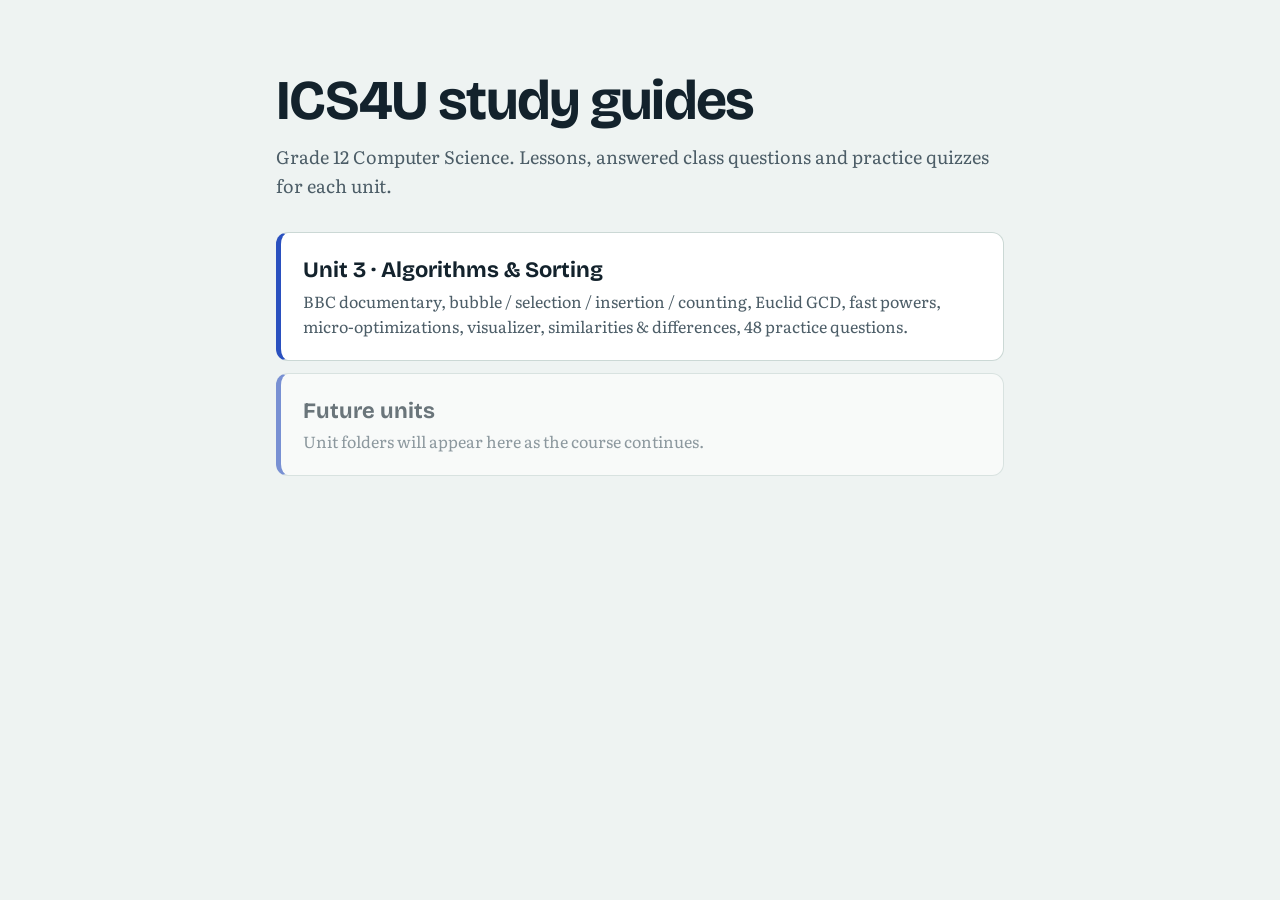
==== commit 028f6984: "Restyle docs like SBI4U: hub + sidebar unit page, shared assets" ====
--- a/docs/index.html
+++ b/docs/index.html
@@ -1,489 +1,35 @@
-<!DOCTYPE html>
+<!doctype html>
 <html lang="en">
 <head>
-<meta charset="UTF-8">
-<meta name="viewport" content="width=device-width, initial-scale=1.0">
-<title>Sorting Algorithms — Everything You Need to Know (ICS4U)</title>
-<meta name="description" content="Complete ICS4U Unit 3 study guide: BBC documentary, how each sort works, micro-optimizations, interactive visualizations, similarities and differences, homework answers, quizzes easy/medium/hard.">
+<meta charset="utf-8">
+<meta name="viewport" content="width=device-width, initial-scale=1">
+<title>ICS4U Study Guides</title>
+<meta name="color-scheme" content="light dark">
 <link rel="preconnect" href="https://fonts.googleapis.com">
 <link rel="preconnect" href="https://fonts.gstatic.com" crossorigin>
-<link href="https://fonts.googleapis.com/css2?family=Inter:wght@400;500;600;700;800&family=JetBrains+Mono:wght@400;500&display=swap" rel="stylesheet">
-<link rel="stylesheet" href="css/styles.css">
-<link rel="icon" href="favicon.svg" type="image/svg+xml">
+<link href="https://fonts.googleapis.com/css2?family=Bricolage+Grotesque:opsz,wght@12..96,500;12..96,700;12..96,800&family=Literata:opsz,wght@7..72,400&display=swap" rel="stylesheet">
 <style>
-.answer-card{background:var(--card);border:1px solid var(--border);border-radius:var(--radius);padding:24px;margin-bottom:20px}
-.answer-card h4{margin-top:0;color:var(--accent)}
-.answer-card table{width:100%;border-collapse:collapse;font-size:14px;margin:12px 0}
-.answer-card th,.answer-card td{padding:8px 10px;border:1px solid var(--border);text-align:left;vertical-align:top}
-.answer-card th{background:var(--card-2);color:var(--muted)}
-.kv{display:grid;grid-template-columns:repeat(auto-fit,minmax(280px,1fr));gap:16px}
-.pill-tag{display:inline-block;font-size:11px;font-weight:700;padding:3px 9px;border-radius:6px;background:rgba(110,168,254,.15);color:var(--accent);border:1px solid rgba(110,168,254,.3);margin-right:6px;margin-bottom:6px}
-.trace{font-family:"JetBrains Mono",monospace;font-size:13px;background:#0b0e1a;border:1px solid var(--border);border-radius:10px;padding:14px;overflow:auto;white-space:pre-wrap;color:#d6deeb;margin:10px 0}
+:root { --bg:#eef3f2; --surface:#fff; --ink:#13222c; --ink-2:#4c5d67; --line:#cbd8d5; --accent:#2a50bf; }
+@media (prefers-color-scheme: dark) { :root { --bg:#0d1620; --surface:#132130; --ink:#e2e9ef; --ink-2:#9bacb9; --line:#26384b; --accent:#8aa6ff; } }
+* { box-sizing: border-box; }
+body { margin:0; background:var(--bg); color:var(--ink); font-family:"Literata",Georgia,serif; line-height:1.6; }
+main { max-width:760px; margin:0 auto; padding:72px 16px; }
+h1 { font-family:"Bricolage Grotesque",system-ui,sans-serif; font-size:clamp(36px,6vw,56px); letter-spacing:-.03em; line-height:1.05; margin:0 0 12px; }
+p { color:var(--ink-2); font-size:18px; margin:0 0 32px; }
+a.unit { display:block; text-decoration:none; color:var(--ink); background:var(--surface); border:1px solid var(--line); border-left:5px solid var(--accent); border-radius:12px; padding:20px 22px; margin-bottom:12px; }
+a.unit:hover { border-color:var(--ink-2); border-left-color:var(--accent); }
+a.unit b { font-family:"Bricolage Grotesque",system-ui,sans-serif; font-size:22px; display:block; }
+a.unit span { color:var(--ink-2); font-size:16px; }
+a.unit.soon { opacity:.6; pointer-events:none; }
+a:focus-visible { outline:3px solid var(--accent); outline-offset:2px; }
 </style>
 </head>
 <body>
-
-<nav class="top">
-  <div class="inner">
-    <div class="brand">sort<span>//</span>study</div>
-    <ul>
-      <li><a href="#bbc">BBC</a></li>
-      <li><a href="#basics">Basics</a></li>
-      <li><a href="#sorts">Sorts</a></li>
-      <li><a href="#answers">Answers</a></li>
-      <li><a href="#micro">Micro-opts</a></li>
-      <li><a href="#viz">Visualize</a></li>
-      <li><a href="#sim">Compare</a></li>
-      <li><a href="#quiz">Quiz</a></li>
-    </ul>
-  </div>
-</nav>
-
-<header class="hero">
-  <div class="container">
-    <h1>Sorting Algorithms<br><span class="grad">Everything you need to know.</span></h1>
-    <p>Built directly from your ICS4U Unit 3 handouts, homework pages, Python starters, and the BBC documentary. How every sort works, the micro-optimizations that make them fast, interactive visualizations, side-by-side similarities &amp; differences, <strong>worked answers to every practice / homework prompt</strong>, and quizzes from easy to hard.</p>
-    <div class="cta">
-      <a class="btn primary" href="#viz">Try the visualizer</a>
-      <a class="btn" href="#answers">Jump to homework answers</a>
-      <a class="btn" href="#quiz">Take the quiz</a>
-    </div>
-    <p style="margin-top:16px;font-size:14px;color:var(--muted)">Source material: Day 2 Algo Language · Day 3 BBC takeup · Day 4 Bubble handout + code · Day 5 Selection handout + code + differences · Day 6 Counting lesson + countingSortLesson.py + lotsOfMoney.txt · Homework.html (Euclid + Powers) · Bubble Sort Algorithm.html (4 variants) · Study Guide · Algorithm Assignment (Algorithms to Live By).</p>
-  </div>
-</header>
-
-<section id="bbc">
-  <div class="container">
-    <h2>The BBC documentary</h2>
-    <p class="lead">"The Secret Rules of Modern Living: Algorithms" (BBC Four, 2015) — presented by mathematician Marcus du Sautoy. Your course uses it to ask: what effect do different methods of ordering have on the speed of sorting large volumes of data?</p>
-    <div class="bbc">
-      <span class="tag">BBC Four · 2015 · 58 min · Marcus du Sautoy</span>
-      <h3 style="color:#fff;margin-top:0">Battle of the algorithms</h3>
-      <p style="color:#ddd">Du Sautoy stages a head-to-head: <strong>Bubble Sort vs Merge Sort</strong> on a large dataset. Bubble sort — compare adjacent pairs, swap if out of order, largest "bubbles" to the end each pass — is simple but slow. Merge sort — John von Neumann's divide-and-conquer: split in half, sort each half, merge — is guaranteed fast even on large data. The programme also tours <strong>Quick Sort, Shell Sort, Selection Sort, Insertion Sort</strong> and asks: which is the "best" sort? Answer: there is no single best — it depends on data size, memory, stability, and whether data is nearly sorted.</p>
-      <div class="clip"><strong>Bubble Sort (1:55)</strong> — adjacent compare-and-swap. After pass k, the k largest are in place. Simple, stable, in-place, but O(n²).</div>
-      <div class="clip"><strong>Merge Sort (1:23)</strong> — split, sort halves, merge with ≤ to stay stable. O(n log n) guaranteed, O(n) extra space.</div>
-      <div class="clip"><strong>Best Sort (2:52)</strong> — Bubble vs Merge plus Quick / Shell / Select / Insert. No universal winner.</div>
-      <div class="clip"><strong>Sorting is perfect for computers (8:19)</strong> — Patrick Prosser (Glasgow) &amp; Leslie Ann Goldberg (Oxford): code makes an algorithm specific; data travels as packets.</div>
-      <div class="clip"><strong>Euclid's algorithm (3:05)</strong> — 2,300-year-old GCD algorithm demoed with colourful square tiles on the floor. Subtractive version peels one tile-row at a time; modulo version jumps straight to the remainder. Same GCD, far fewer steps.</div>
-      <div class="clip"><strong>PageRank (5:17)</strong> — Google's search algorithm (Larry Page &amp; Sergey Brin): rank pages by link structure.</div>
-      <p style="margin-top:16px;color:#ddd"><a href="https://www.bbc.co.uk/programmes/p030s6b3" target="_blank" rel="noopener">BBC iPlayer (UK) →</a> &nbsp;·&nbsp; <a href="https://clp.bbcrewind.co.uk/65c5ea77ca86ebf2a1aec6f561370783" target="_blank" rel="noopener">BBC Rewind clips →</a></p>
-    </div>
-    <h3>Algorithms to Live By — chapters used in class</h3>
-    <p style="color:var(--muted)">Brian Christian &amp; Tom Griffiths argue algorithms were used by people before computers. Your assignment groups each present one chapter (30-min meeting, 5 min each, props, no slides):</p>
-    <div class="grid cols-2">
-      <div class="card"><h4>Ch 1 · Optimal Stopping (37% rule)</h4><p>When to stop looking and commit: look at 37% of options with no commitment, then take the next one that beats all so far. Hiring, house-hunting, parking.</p></div>
-      <div class="card"><h4>Ch 2 · Explore / Exploit</h4><p>New restaurant vs favourite? Multi-armed bandit. Win-Stay Lose-Shift. Balance trying new things early, exploiting late; regret minimization, Gittins index, upper-confidence bound.</p></div>
-      <div class="card"><h4>Ch 4 · Caching</h4><p>What to keep in fast limited memory: evict least-recently-used (LRU). CPU caches, libraries, your desk vs archive.</p></div>
-      <div class="card"><h4>Ch 5 · Scheduling</h4><p>Order tasks to minimize lateness: shortest-processing-time first, earliest-due-date, priority / weight. Operating systems, project planning.</p></div>
-      <div class="card"><h4>Ch 8 · Relaxation</h4><p>Hard constrained problems → relax constraints, solve easy version, round back. Lagrangian relaxation, linear programming bounds for TSP / scheduling.</p></div>
-      <div class="card"><h4>Win-Stay Lose-Shift</h4><p>Simple adaptive strategy from game theory / bandits: repeat what worked, change what didn't. Covered in Explore/Exploit excerpt.</p></div>
-    </div>
-  </div>
-</section>
-
-<section id="basics">
-  <div class="container">
-    <h2>The basics</h2>
-    <p class="lead">The vocabulary your 1st evaluation tests — plus Day 1–2 language.</p>
-    <div class="grid cols-3">
-      <div class="card"><h4>Algorithm</h4><p>Finite, unambiguous steps: input → output. Must terminate, must be precise enough to follow on paper (Rubik's moves, number cards). Example from class: "set max to 0; for each x: if x &gt; max, max ← x".</p></div>
-      <div class="card"><h4>Algorithm language</h4><p><span class="kbd">procedure</span>, <span class="kbd">← / :=</span> assignment, <span class="kbd">if / for / while / repeat / return</span>. Fibonacci example in handout uses <span class="kbd">x:=0; y:=1; for i:=1 to n−1: z:=x+y; x:=y; y:=z</span>.</p></div>
-      <div class="card"><h4>Comparison sort</h4><p>Orders by pairwise comparisons. Decision-tree lower bound Ω(n log n). Bubble, selection, insertion, merge, quick, heap, shell.</p></div>
-      <div class="card"><h4>Non-comparison sort</h4><p>Uses key structure (integer range, digits) for O(n+k) linear time: counting, radix, bucket. Only works on restricted keys.</p></div>
-      <div class="card"><h4>Stable</h4><p>Equal keys keep original order. Bubble / insertion / merge / counting / radix (yes); selection / quick / heap / shell (no, standard). Use &gt; not ≥ to stay stable.</p></div>
-      <div class="card"><h4>In-place</h4><p>O(1) extra (bubble, selection, insertion, shell, heap) or O(log n) stack (quick). Out-of-place: merge O(n), counting O(k).</p></div>
-      <div class="card"><h4>Adaptive / Online</h4><p>Adaptive = faster on nearly sorted (bubble+flag O(n), insertion O(n), Timsort). Online = handles stream (insertion).</p></div>
-      <div class="card"><h4>Big-O</h4><p>Growth as n→∞. Same Big-O ≠ same speed — constants, cache, branches decide. That's why micro-optimizations matter.</p></div>
-      <div class="card"><h4>Rubik's link</h4><p>Day 1: give algorithm + input + output ("provide the algorithm, input and output"). Tests: does it work? Is it ambiguous? Same test applies to sorts.</p></div>
-    </div>
-  </div>
-</section>
-
-<section id="sorts">
-  <div class="container">
-    <h2>How each sort works</h2>
-    <p class="lead">Nine sorts. Each card: idea, complexity, pseudocode, Python, micro-optimizations. The four you must know cold for the evaluation are <strong>Bubble, Selection, Insertion, Counting</strong> — the other five are BBC / general knowledge.</p>
-    <div id="sorts-container" class="grid" style="grid-template-columns:1fr"></div>
-  </div>
-</section>
-
-<section id="answers">
-  <div class="container">
-    <h2>Practice &amp; homework — worked answers</h2>
-    <p class="lead">Every prompt from Homework.html, Bubble Sort Algorithm.html, Selection / Insertion / Counting handouts — with similarity / difference, trace, and runnable Python. Copy-paste ready.</p>
-
-    <div class="answer-card" id="ans-euclid">
-      <span class="pill-tag">Homework.html</span><span class="pill-tag">BBC tiles demo</span>
-      <h4>Euclid's GCD — Algorithm 1 (mod) vs Algorithm 2 (subtractive)</h4>
-      <div class="trace">ALG 1 (mod):
-function gcd(a, b)
-    while b ≠ 0
-        t := b;  b := a mod b;  a := t
-    return a
-
-ALG 2 (subtractive):
-function gcd(a, b)
-    while a ≠ b
-        if a &gt; b: a := a − b
-        else:       b := b − a
-    return a</div>
-      <table><tr><th></th><th>Similarity</th><th>Difference</th></tr>
-      <tr><td><strong>Answer</strong></td><td>Both compute GCD(a,b); both loop until a termination condition; both preserve gcd(a,b)=gcd(b,a mod b)=gcd(a−b,b); same output on all positive inputs.</td><td>ALG 1 uses <strong>division remainder</strong> — jumps many subtractions at once, O(log min(a,b)) steps. ALG 2 uses <strong>repeated subtraction</strong> — one subtraction per loop, O(max(a,b)) steps in the worst case. Tiles demo: mod removes a whole strip; subtractive peels one square row at a time.</td></tr></table>
-      <p><strong>Trace gcd(48,18)=6:</strong> Mod: (48,18)→(18,12)→(12,6)→(6,0) = 3 loops. Subtractive: 48−18=30, 30−18=12, 18−12=6, 12−6=6, 6=6 stop = 4 subtractions (worse gap explodes e.g. gcd(1000,1) = 1 mod step vs 999 subtractions).</p>
-      <details><summary>Python — both versions</summary><pre class="trace">def gcd_mod(a, b):
-    while b != 0:
-        t = b
-        b = a % b
-        a = t
-    return a
-
-def gcd_sub(a, b):
-    while a != b:
-        if a &gt; b:
-            a = a - b
-        else:
-            b = b - a
-    return a
-
-print(gcd_mod(48, 18), gcd_sub(48, 18))  # 6 6</pre></details>
-    </div>
-
-    <div class="answer-card" id="ans-powers">
-      <span class="pill-tag">Homework.html</span>
-      <h4>Computing Powers — naive (×n) vs fast (halve / subtract-one)</h4>
-      <div class="trace">ALG 1 (naive): result=1; multiply by x, n times.  O(n) mults.
-ALG 2 (fast): write n; while last≠1: if even halve it, if odd subtract 1.
-  Start result=x; walk list backwards: "half" → square, "one less" → ×x.  O(log n) mults.</div>
-      <table><tr><th></th><th>Similarity</th><th>Difference</th></tr>
-      <tr><td><strong>Answer</strong></td><td>Both compute xⁿ for n≥1; both iterative; same result; both multiply-only.</td><td>ALG 1 does <strong>n−1 multiplications</strong> (linear). ALG 2 does <strong>O(log n)</strong> via exponentiation-by-squaring (uses binary expansion of n). ALG 2 builds an auxiliary list and walks it backwards; ALG 1 needs no extra structure.</td></tr></table>
-      <p><strong>Trace 2¹⁰:</strong> Naive = 9 mults. Fast: list 10→5→4→2→1; backwards from x=2: half→square (2²=4), one-less→×2 (8), half→square (64), half→square (1024) = 4 ops.</p>
-      <details><summary>Python — both versions (clean + runnable)</summary><pre class="trace">def power_naive(x, n):
-    r = 1
-    for _ in range(n):
-        r *= x
-    return r
-
-def power_fast(x, n):
-    # exponentiation by squaring — O(log n)
-    # mirrors handout: halve when even, subtract-one (×x) when odd
-    r, base, exp = 1, x, n
-    while exp &gt; 0:
-        if exp % 2 == 1:
-            r *= base
-        base *= base
-        exp //= 2
-    return r
-
-# handout trace helper: show the halve/subtract-one list for n
-def power_list(n):
-    seq = [n]
-    while seq[-1] != 1:
-        seq.append(seq[-1] // 2 if seq[-1] % 2 == 0 else seq[-1] - 1)
-    return seq
-
-print(power_naive(2, 10), power_fast(2, 10))  # 1024 1024
-print(power_list(10))  # [10, 5, 4, 2, 1] — walk back: square, ×x, square, square</pre></details>
-    </div>
-
-    <div class="answer-card" id="ans-bubble4">
-      <span class="pill-tag">Bubble Sort Algorithm.html</span><span class="pill-tag">Day 4 handout + code file</span>
-      <h4>Bubble Sort — 4 variants: similarities &amp; differences + code</h4>
-      <div class="trace">A1: while swapped and L&lt;N-1: swapped=false; for i=N-1 downto L+1: if A[i]&lt;A[i-1] swap; L++
-A2: repeat N-1 times: for i=0..N-2: if A[i]&gt;A[i+1] swap
-A3: for I=0..N-2: for J=0..N-2: if A[J]&gt;A[J+1] swap          (fixed bounds, no shrink)
-A4: cocktail: do { swapped=false; forward pass 0..n-2; if !swapped break; swapped=false; backward pass n-2..0 } while swapped</div>
-      <table><tr><th>Variant</th><th>Direction</th><th>Early exit?</th><th>Bound shrinks?</th><th>Notes</th></tr>
-      <tr><td>A1 (L-bound)</td><td>Right→left (small bubbles left)</td><td>Yes (swapped flag)</td><td>Yes (L++)</td><td>Adaptive O(n) best; fewest passes of the four on sorted input</td></tr>
-      <tr><td>A2 (textbook)</td><td>Left→right (large bubbles right)</td><td>No</td><td>No</td><td>Always N-1 passes, O(n²) even if sorted</td></tr>
-      <tr><td>A3 (double-for)</td><td>Left→right</td><td>No</td><td>No (0..N-2 both loops)</td><td>Same as A2 but for-loop form; compares already-sorted tail every pass — most wasted work</td></tr>
-      <tr><td>A4 (cocktail shaker)</td><td>Both (forward + backward)</td><td>Yes</td><td>Implicitly both ends</td><td>Fixes "turtles" (small values at end take n passes in one-directional bubble); best on bidirectional disorder</td></tr></table>
-      <p><strong>Similarity (all four):</strong> adjacent compare-and-swap only; same sorted result; in-place O(1); stable if comparison is strict <span class="kbd">&gt;</span> (not ≥); worst-case O(n²) comparisons+swaps; after pass k at least k elements are final.</p>
-      <p><strong>Difference to write on evaluation:</strong> pick any one — e.g. "A1 stops early via <span class="kbd">swapped</span> flag and shrinks the unsorted region with L, so sorted input costs O(n); A2/A3 have no flag and always do (N−1)² comparisons" — or "A4 passes in both directions while A2 passes left-to-right only".</p>
-      <details><summary>Python — Day 4 starter completed (do/while + for version)</summary><pre class="trace"># Day 4 starter pseudocode completed:
-# do { swapped=false; for i=1..last_unsorted: if left>right swap, swapped=true } while swapped
-
-def bubble_sort(a_list):
-    n = len(a_list)
-    while True:                       # do
-        swapped = False
-        for i in range(1, n):         # i = 1 .. index_of_last_unsorted
-            if a_list[i-1] > a_list[i]:
-                a_list[i-1], a_list[i] = a_list[i], a_list[i-1]
-                swapped = True
-        n -= 1                        # tail is sorted
-        if not swapped:               # while swapped
-            break
-    return a_list
-
-def other_bubble_sort(a_list):
-    # A2/A3 textbook: fixed N-1 passes, no flag
-    n = len(a_list)
-    for _ in range(n - 1):
-        for i in range(n - 1):
-            if a_list[i] &gt; a_list[i+1]:
-                a_list[i], a_list[i+1] = a_list[i+1], a_list[i]
-    return a_list
-
-def cocktail_sort(a_list):
-    # A4
-    n = len(a_list)
-    swapped = True
-    while swapped:
-        swapped = False
-        for i in range(n - 1):
-            if a_list[i] &gt; a_list[i+1]:
-                a_list[i], a_list[i+1] = a_list[i+1], a_list[i]
-                swapped = True
-        if not swapped:
-            break
-        swapped = False
-        for i in range(n - 2, -1, -1):
-            if a_list[i] &gt; a_list[i+1]:
-                a_list[i], a_list[i+1] = a_list[i+1], a_list[i]
-                swapped = True
-    return a_list
-
-a = [5, 4, 6, 2, 4, 6, 7, 8, 1]
-print(bubble_sort(a[:]))          # [1, 2, 4, 4, 5, 6, 6, 7, 8]
-print(other_bubble_sort(a[:]))    # same
-print(cocktail_sort(a[:]))        # same</pre></details>
-    </div>
-
-    <div class="answer-card" id="ans-selection">
-      <span class="pill-tag">Day 5 handout + code file</span>
-      <h4>Selection Sort — out-of-place vs in-place</h4>
-      <div class="trace">OUT-OF-PLACE: sorted←[]; repeat n: min←first of list; scan rest for smaller; remove min; append to sorted.
-IN-PLACE (visualgo): repeat n-1: min←first unsorted; scan unsorted for smaller; swap min with first unsorted.</div>
-      <table><tr><th></th><th>Similarity</th><th>Difference</th></tr>
-      <tr><td><strong>Answer</strong></td><td>Both select the minimum of the unsorted region each pass; both do ~n²/2 comparisons, n−1 selections; both Θ(n²) time; neither is adaptive.</td><td>Out-of-place builds a <strong>second list</strong> (O(n) extra, destroys/consumes input via remove); in-place <strong>swaps within the same array</strong> (O(1) extra, input preserved as sorted array). Out-of-place does no swaps (remove+append); in-place does ≤n−1 swaps. Typical in-place swap version is <strong>unstable</strong>; remove+append can preserve stability for equal keys if scan uses &lt; strictly.</td></tr></table>
-      <details><summary>Python — both versions (completes Day 5 starter)</summary><pre class="trace">def selection_sort_out_of_place(a_list):
-    work = a_list[:]          # don't destroy caller until done
-    sorted_list = []
-    while work:
-        m = 0
-        for i in range(1, len(work)):
-            if work[i] &lt; work[m]:
-                m = i
-        sorted_list.append(work.pop(m))
-    a_list.clear()
-    a_list.extend(sorted_list)
-    return a_list
-
-def selection_sort(a_list):   # in-place (visualgo)
-    n = len(a_list)
-    for i in range(n - 1):
-        m = i
-        for j in range(i + 1, n):
-            if a_list[j] &lt; a_list[m]:
-                m = j
-        a_list[i], a_list[m] = a_list[m], a_list[i]
-    return a_list
-
-numbers = [8, 8, 18, 13, 36, 0, 2, -2, -5]
-print(selection_sort_out_of_place(numbers[:]))  # [-5, -2, 0, 2, 8, 8, 13, 18, 36]
-print(selection_sort(numbers[:]))               # same</pre></details>
-    </div>
-
-    <div class="answer-card" id="ans-insertion">
-      <span class="pill-tag">page_551.html</span>
-      <h4>Insertion Sort (Visualgo algorithm) + code</h4>
-      <div class="trace">mark first element sorted
-for each unsorted X: 'extract' X
-  for j = lastSorted downto 0:
-    if A[j] &gt; X: shift A[j] right by 1
-    else: break and insert X</div>
-      <p>Stable, in-place, adaptive O(n) best / O(n²) worst, online. Shifts (not swaps) — one write per moved element plus final insert.</p>
-      <details><summary>Python</summary><pre class="trace">def insertion_sort(a):
-    for i in range(1, len(a)):
-        key = a[i]
-        j = i - 1
-        while j &gt;= 0 and a[j] &gt; key:
-            a[j + 1] = a[j]
-            j -= 1
-        a[j + 1] = key
-    return a
-
-print(insertion_sort([5, 4, 6, 2, 4, 6, 7, 8, 1]))
-# [1, 2, 4, 4, 5, 6, 6, 7, 8]</pre></details>
-    </div>
-
-    <div class="answer-card" id="ans-counting">
-      <span class="pill-tag">Day 6 lesson + page_725.html</span><span class="pill-tag">lotsOfMoney.txt (5000 lines)</span>
-      <h4>Counting Sort — base + Q1 (negatives / 6000–7000) + Q2 (money)</h4>
-      <p><strong>Base (non-negative ints):</strong> counting array size max+1; count occurrences; walk counters low→high, emit value counter times. O(n+k). Code in <span class="kbd">Day 6 - countingSortLesson.py</span>.</p>
-      <p><strong>Q1 Scenario 1 — negatives:</strong> value can't index directly. <span class="kbd">offset = min(list)</span>, <span class="kbd">spread = max − min</span>, size = spread+1, <span class="kbd">index = element − offset</span>, restore with <span class="kbd">value = index + offset</span>. <strong>Scenario 2 (6000–7000):</strong> same offset code kills the 0–5999 waste: size drops from 7001 to 1001. Reuse Scenario-1 code verbatim.</p>
-      <details><summary>Python — Q1 offset version</summary><pre class="trace">def counting_sort_offset(a):
-    if not a:
-        return []
-    mn, mx = min(a), max(a)
-    spread = mx - mn
-    cnt = [0] * (spread + 1)
-    for x in a:
-        cnt[x - mn] += 1
-    out = []
-    for i, c in enumerate(cnt):
-        out.extend([i + mn] * c)
-    return out
-
-print(counting_sort_offset([4, -2, 0, -2, 7, 6005, 6001, 7000][:6]))
-print(counting_sort_offset([6005, 6001, 7000, 6005]))  # offset saves ~6000 slots</pre></details>
-      <p><strong>Q2 — money ($0.05 … $100):</strong> only 8 distinct values → counting array of length 8, not 10001. Build two-way map value↔index (sorted unique list), count by index, expand by index. Floats never index directly (precision) — map via dict or cents.</p>
-      <details><summary>Python — Q2 money version (reads lotsOfMoney.txt)</summary><pre class="trace">def counting_sort_money(a):
-    uniq = sorted(set(a))                 # e.g. [0.05, 0.1, 0.25, 1.0, 2.0, ...]
-    to_i = {v: i for i, v in enumerate(uniq)}
-    cnt = [0] * len(uniq)
-    for x in a:
-        cnt[to_i[x]] += 1
-    out = []
-    for i, c in enumerate(cnt):
-        out.extend([uniq[i]] * c)
-    return out
-
-# with file:
-# vals = [float(line.strip()) for line in open('lotsOfMoney.txt')]
-# print(counting_sort_money(vals)[:10], '...', len(vals))</pre></details>
-    </div>
-
-    <div class="answer-card" id="ans-study">
-      <span class="pill-tag">Study Guide.html</span><span class="pill-tag">Algorithm Assignment F2026</span>
-      <h4>What the evaluations test (study checklist)</h4>
-      <div class="kv">
-        <div><strong>1st evaluation</strong><ul><li>In-class activities: sorting network, Rubik's, line-up → connect to efficiency / optimization / specific sort</li><li>Definitions (give it / recognize from example)</li><li>BBC algorithms by name + application + industry use</li><li>Bubble / Selection / Insertion / Counting: how they work (definition + worked example)</li><li>Code variations of those sorts (read provided code)</li><li>Difference between two provided algorithms</li><li>Write code for a simple algorithm</li></ul></div>
-        <div><strong>2nd evaluation</strong><ul><li>Searching: linear, binary, hash table — definition, uses, example, test, compare</li><li>Prove algorithm complexity + practice exercises</li><li>Recursion: structure of recursive function + practice</li></ul></div>
-      </div>
-      <p><strong>Assignment groups:</strong> Caching (Ethan/Sebastian/Eason/Yuchen) · Scheduling (Jay/Sehoon/Pavani) · Relaxation (Victoria/Richard/Luna) · Optimal Stopping (Jerry/Grace/Wenzhang). 30-min expert meeting, 5 min each + notes, then consensus model explanation with props, no slides. Graded on accuracy, clarity/vocab, props, and discussion that drives consensus.</p>
-    </div>
-  </div>
-</section>
-
-<section id="micro">
-  <div class="container">
-    <h2>Micro-optimizations</h2>
-    <p class="lead">Small changes, big speedups. Per-sort tricks live on each sort card — these are the cross-cutting ones plus the ones your handouts reward.</p>
-    <h3>Course handout favourites (write these on the test)</h3>
-    <div class="opt-list">
-      <div class="opt-item"><h5>Bubble: swapped flag → O(n) best case</h5><p>A1/A4 stop after a swap-free pass. A2/A3 can't. One boolean saves n−2 passes on sorted input.</p></div>
-      <div class="opt-item"><h5>Bubble: shrink the bound (L++ / n−−)</h5><p>Tail is final — never compare it again. Cuts ~n²/2 wasted comparisons.</p></div>
-      <div class="opt-item"><h5>Bubble: cocktail (bidirectional) for turtles</h5><p>A tiny value at the end needs n passes one-directional, 1 pass bidirectional. Alternate directions (A4).</p></div>
-      <div class="opt-item"><h5>Selection: one swap per pass</h5><p>n−1 writes total. Best when writes are expensive (flash / EEPROM).</p></div>
-      <div class="opt-item"><h5>Insertion: shift, don't swap</h5><p>3 writes per swap → 1 write per shift + 1 insert. Use binary search for the insert point on long prefixes.</p></div>
-      <div class="opt-item"><h5>Counting: offset (min) kills waste</h5><p>6000–7000 needs 1001 slots with offset, 7001 without, and is impossible with negatives without offset.</p></div>
-      <div class="opt-item"><h5>Counting money: dictionary map, not value-as-index</h5><p>8 unique bills → 8 counters. Never use floats as indexes; map value↔index.</p></div>
-      <div class="opt-item"><h5>Counting stable: prefix sums</h5><p>Turn counts into positions; place from the right. Required for radix sort.</p></div>
-    </div>
-    <h3>General (see each sort card for the rest)</h3>
-    <div id="micro-global" class="opt-list"></div>
-  </div>
-</section>
-
-<section id="viz">
-  <div class="container">
-    <h2>Visualize the sorts</h2>
-    <p class="lead">Amber = comparing · red = swap / write · purple = pivot / min · green = sorted. Step through Bubble's tail shrinking, Selection's min scan, Insertion's shifts, Counting's prefix placement.</p>
-    <div class="viz">
-      <div class="viz-controls">
-        <label>Algorithm</label>
-        <select id="viz-algo" aria-label="Algorithm"></select>
-        <label>Size</label>
-        <input type="number" id="viz-size" value="30" min="5" max="80" aria-label="Size">
-        <label>Speed</label>
-        <input type="range" id="viz-speed" min="1" max="100" value="60" aria-label="Speed">
-        <button class="btn" id="viz-gen">Generate</button>
-        <button class="btn primary" id="viz-start">Start</button>
-        <button class="btn" id="viz-pause">Pause</button>
-        <button class="btn" id="viz-step">Step</button>
-        <button class="btn" id="viz-reset">Reset</button>
-      </div>
-      <div id="viz-bars" class="bars"></div>
-      <div id="viz-stats" class="stats"></div>
-      <div id="viz-note" style="margin-top:8px;color:var(--muted);font-size:14px"></div>
-    </div>
-
-    <h3 style="margin-top:32px">Race mode — two sorts, same data</h3>
-    <p style="color:var(--muted)">Try Bubble vs Insertion on nearly-sorted data, or Selection vs Counting on small-range ints. Same input, step-locked.</p>
-    <div class="viz">
-      <div class="viz-controls">
-        <label>A</label>
-        <select id="race-a" aria-label="Algorithm A"></select>
-        <label>B</label>
-        <select id="race-b" aria-label="Algorithm B"></select>
-        <label>Size</label>
-        <input type="number" id="race-size" value="25" min="5" max="60" aria-label="Size">
-        <button class="btn primary" id="race-run">Run race</button>
-      </div>
-      <div class="race">
-        <div>
-          <div id="race-bars-a" class="bars"></div>
-          <div id="race-stats-a" class="stats"></div>
-        </div>
-        <div>
-          <div id="race-bars-b" class="bars"></div>
-          <div id="race-stats-b" class="stats"></div>
-        </div>
-      </div>
-    </div>
-  </div>
-</section>
-
-<section id="sim">
-  <div class="container">
-    <h2>Similarities &amp; differences</h2>
-    <p class="lead">The 9-sort table plus the exact variant comparisons your homework asks for.</p>
-    <div id="sim-table" style="overflow-x:auto"></div>
-
-    <h3>Homework variant cheat-sheet</h3>
-    <div class="grid cols-2">
-      <div class="card"><h4>Bubble A1 vs A2/A3</h4><p><strong>Same:</strong> adjacent swap, in-place, stable. <strong>Different:</strong> A1 has swapped-flag + shrinking bound (adaptive); A2/A3 always run all passes.</p></div>
-      <div class="card"><h4>Bubble A4 (cocktail) vs others</h4><p><strong>Same:</strong> adjacent swap core. <strong>Different:</strong> bidirectional passes; fixes turtles; both ends shrink.</p></div>
-      <div class="card"><h4>Euclid mod vs subtractive</h4><p><strong>Same:</strong> GCD result, loop invariant. <strong>Different:</strong> mod = O(log n) jumps; subtractive = O(n) peels. Tiles: strip vs single row.</p></div>
-      <div class="card"><h4>Powers naive vs fast</h4><p><strong>Same:</strong> xⁿ result. <strong>Different:</strong> O(n) mults vs O(log n) square-and-multiply; extra list + backward walk.</p></div>
-      <div class="card"><h4>Selection out vs in</h4><p><strong>Same:</strong> min-select, O(n²). <strong>Different:</strong> O(n) extra list + remove/append vs O(1) in-place swaps.</p></div>
-      <div class="card"><h4>Comparison vs counting</h4><p><strong>Same:</strong> both sort. <strong>Different:</strong> comparisons work on anything (Ω(n log n)); counting needs integer range but is O(n+k) linear.</p></div>
-    </div>
-
-    <h3>Key takeaways</h3>
-    <div class="grid cols-2">
-      <div class="card"><h4>Comparison vs. non-comparison</h4><p>Comparison sorts are general but bounded by Ω(n log n). Counting / radix beat it by exploiting key structure — only for suitable keys.</p></div>
-      <div class="card"><h4>Stability</h4><p>Merge, insertion, bubble, counting, radix: stable. Quick, heap, selection, shell: not (standard). Matters for multi-key sorts.</p></div>
-      <div class="card"><h4>In-place vs. extra memory</h4><p>Heap/quick/insertion/selection/bubble/shell: in-place. Merge O(n); counting/radix O(k)/O(n+k).</p></div>
-      <div class="card"><h4>Adaptivity</h4><p>Insertion + bubble-with-flag: great nearly-sorted. Selection + heap: always same work.</p></div>
-      <div class="card"><h4>Worst-case guarantees</h4><p>Merge + heap: O(n log n) guaranteed. Quick: O(n²) without good pivot. Counting/radix: linear in model.</p></div>
-      <div class="card"><h4>Cache &amp; constants</h4><p>Quicksort wins on random data via locality + tiny constants. Big-O isn't the whole story.</p></div>
-    </div>
-
-    <h3>Which sort when?</h3>
-    <div class="opt-list">
-      <div class="opt-item"><h5>Small arrays (n &lt; ~50)</h5><p>Insertion sort — low overhead, adaptive, stable.</p></div>
-      <div class="opt-item"><h5>General purpose in-memory</h5><p>Introsort (C++ std::sort) or Timsort (Python/Java) — hybrid, fast, robust.</p></div>
-      <div class="opt-item"><h5>Linked lists</h5><p>Merge sort — stable, O(n log n), no random access needed.</p></div>
-      <div class="opt-item"><h5>Memory-constrained</h5><p>Heap sort — guaranteed O(n log n), O(1) space.</p></div>
-      <div class="opt-item"><h5>Integers in small range</h5><p>Counting sort — O(n+k) linear. Negatives? offset. Sparse huge range? don't.</p></div>
-      <div class="opt-item"><h5>Fixed-width integers/strings</h5><p>Radix sort — O(d(n+k)).</p></div>
-      <div class="opt-item"><h5>Nearly sorted stream</h5><p>Insertion sort or Timsort — adaptive, online.</p></div>
-      <div class="opt-item"><h5>External (disk-based)</h5><p>External merge sort — chunks + k-way merge.</p></div>
-    </div>
-  </div>
-</section>
-
-<section id="quiz">
-  <div class="container">
-    <h2>Multiple choice — easy, medium, hard</h2>
-    <p class="lead">General sorts + ICS4U homework variants. Click an option; explanation appears. Score tracks at the top.</p>
-    <div class="scoreboard"><div class="pill" id="quiz-score">Answered: 0</div></div>
-    <div id="quiz-container"></div>
-  </div>
-</section>
-
-<footer>
-  <div class="container">
-    Built for ICS4U · Unit 3 Algorithms · Handouts + Homework + BBC "Secret Rules of Modern Living: Algorithms" (2015) + "Algorithms to Live By".<br>
-    <a href="https://github.com/Vasiniks/ICS4U" target="_blank" rel="noopener">Source on GitHub</a> · MIT
-  </div>
-</footer>
-
-<script src="js/sorts.js"></script>
-<script src="js/visualizer.js"></script>
-<script src="js/quiz.js"></script>
-<script src="js/main.js"></script>
+<main>
+  <h1>ICS4U study guides</h1>
+  <p>Grade 12 Computer Science. Lessons, answered class questions and practice quizzes for each unit.</p>
+  <a class="unit" href="algorithms/"><b>Unit 3 · Algorithms &amp; Sorting</b><span>BBC documentary, bubble / selection / insertion / counting, Euclid GCD, fast powers, micro-optimizations, visualizer, similarities &amp; differences, 48 practice questions.</span></a>
+  <a class="unit soon"><b>Future units</b><span>Unit folders will appear here as the course continues.</span></a>
+</main>
 </body>
 </html>
